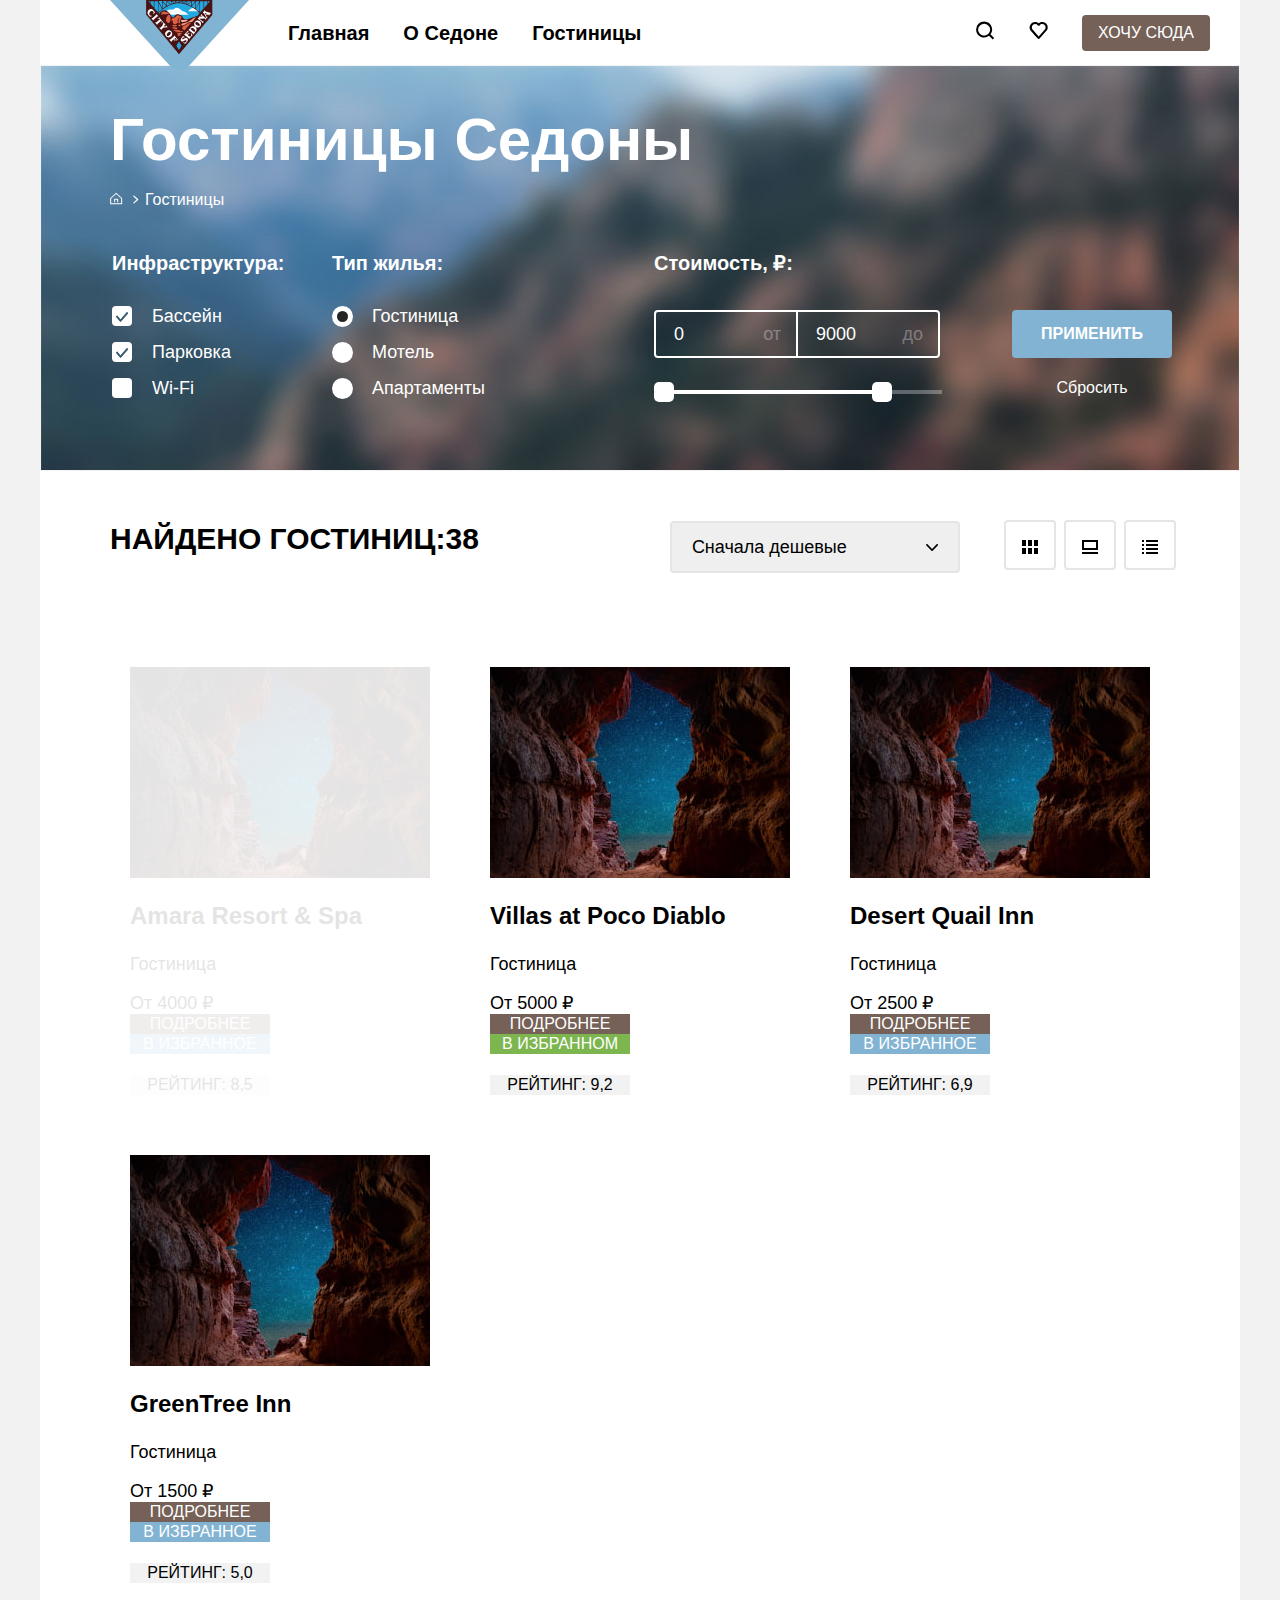
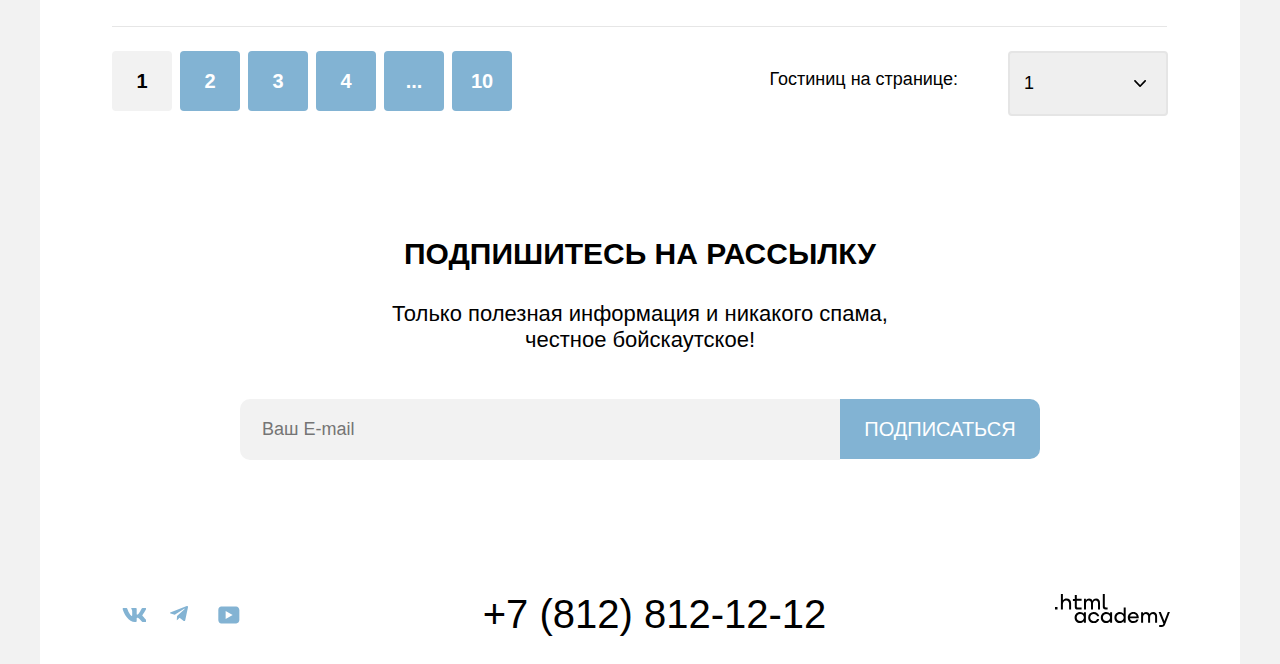
==== catalog.html @ 0ad9f787 "стили социальных сетей" ====
<!DOCTYPE html>
<html lang="ru">
<head>
  <meta charset="UTF-8" />
  <meta http-equiv="X-UA-Compatible" content="IE=edge" />
  <meta name="viewport" content="width=device-width, initial-scale=1.0" />
  <link rel="stylesheet" href="styles/styles.css">
  <title>Каталог</title>
</head>
  <body>
    <!-- Шапка сайта -->
    <header class="main_header">
      <nav class="navigation">
        <a href="index.html" class="navigation-logo">
          <img class="header-logo" src="images/logo.svg" width="139" height="70" alt="Логотип">
        </a>

        <div class="navigation-menu">
          <ul class="navigation-list">
            <li class="navigation-item">
              <a class="navigation-link" href="index.html">Главная</a>
            </li>
            <li class="navigation-item">
              <a class="navigation-link" href="about.html">О Седоне</a>
            </li>
            <li class="navigation-item">
              <a class="navigation-link" href="catalog.html">Гостиницы</a>
            </li>
          </ul>

          <!-- меню пользователя -->
          <ul class="navigation-user">
            <li class="navigation-item">
              <a class="navigation-link-user" href="#">
                <svg class="navigation-icon" aria-hidden="true" focusable="false" width="19" height="19" fill="none" xmlns="http://www.w3.org/2000/svg">
                  <path fill="#000" d="m18.16 17.05-3.71-3.7c1-1.3 1.7-3 1.7-4.9 0-4.4-3.6-8-8.02-8a8.12 8.12 0 0 0-8.02 8.1 8.03 8.03 0 0 0 12.93 6.3l3.71 3.7 1.4-1.5Zm-10.03-2.5c-3.31 0-6.02-2.7-6.02-6a6.03 6.03 0 0 1 12.04 0c0 3.3-2.71 6-6.02 6Z"/>
                </svg>
                <span class="visually_hidden">
                  Поиск
                </span>
              </a>
            </li>
            <li class="navigation-item">
              <a class="navigation-link-user" href="#">
                <svg class="navigation-icon" aria-hidden="true" focusable="false" width="19" height="17" fill="none" xmlns="http://www.w3.org/2000/svg">
                  <path fill="#000" d="M9.58 17c-.3 0-.6-.1-.8-.4-5.42-6.1-6.73-7.5-7.03-7.9A5.4 5.4 0 0 1 6.16 0c1.31 0 2.51.5 3.52 1.3a5.47 5.47 0 0 1 9.03 4.1c0 1.3-.5 2.5-1.31 3.4l-7.02 7.9c-.2.2-.4.3-.8.3ZM3.56 7.5c.3.4 3.51 4 6.12 6.9l6.21-7c.5-.5.7-1.2.7-2 0-1.8-1.5-3.3-3.3-3.3-1 0-2 .5-2.71 1.3-.3.3-.6.4-.9.4-.3 0-.6-.2-.8-.4a3.7 3.7 0 0 0-2.71-1.3c-1.8 0-3.31 1.5-3.31 3.3-.1.9.3 1.6.7 2.1-.1 0-.1 0 0 0Z"/>
                </svg>
                <span class="visually_hidden">
                  Избранное
                </span>
              </a>
            </li>
            <li class="navigation-item">
              <a class="button want-link" href="#">Хочу сюда</a>
            </li>
          </ul>
        </div>
      </nav>
    </header>
      <main class="main-inner main-container">
      <head class="inner-header">
        <!--Баннер с фильтрами -->
        <section class="catalog-products">
          <section class="filter-block">

          <h1 class="inner-header-title">Гостиницы Седоны</h1>
          <!-- хлебные крошки -->
          <div class="breadcrumbs_block">
            <ul class="breadcrumbs">
              <li class="breadcrumbs-item">
                <a class="breadcrumbs-link" href="index.html">
                  <span class="visually_hidden"> Главная </span>
                  <svg class="breadcrumbs-icon" aria-hidden="true" focusable="false" width="13" height="13" fill="none" xmlns="http://www.w3.org/2000/svg">
                    <path fill="#fff" fill-rule="evenodd" d="m.16 6.15 6-5.5 6 5.5v6.2h-12v-6.2Zm1 .4v4.8h10v-4.8l-5-4.5-5 4.5Zm4 3.8h-1v-3.5h4v3.5h-1v-2.5h-2v2.5Z" clip-rule="evenodd"/>
                  </svg>
                </a>
              </li>
              <li class="breadcrumbs-item">
                <span class="navigation_arrow">
                  <svg class="breadcrumbs-icon" aria-hidden="true" focusable="false" width="6" height="10" fill="none" xmlns="http://www.w3.org/2000/svg">
                    <path fill="#fff" d="m5.051 4.075-3.8-3.4c-.2-.2-.6-.2-.9 0-.3.2-.2.6 0 .8l3.3 3-3.2 3c-.2.2-.2.6 0 .8 0 .1.3.2.4.2.1 0 .3-.1.4-.2l3.8-3.4c.3-.2.3-.6 0-.8Z"/>
                  </svg>
                </span>
                <a class="breadcrumbs-link">Гостиницы</a>
              </li>
            </ul>
          </div>

          <!-- Блок с фильтрами -->
            <h2 class="visually_hidden">Фильтр выбора параметров жилья</h2>
            <div class="catalog_filter_wrapper">
            <form class="catalog_filter_infrastructure" action="https://echo.htmlacademy.ru/" method="get">
              <fieldset class="catalog-filter-group">
                <legend class="catalog-filter-title">Инфраструктура:</legend>
                <ul class="catalog-filter-list">
                  <li class="catalog-filter-item">
                    <label class="control">
                      <input class="visually_hidden control-input" type="checkbox" name="Бассейн" checked/>
                      <span class="control-mark"></span>
                      <span class="control-label">Бассейн</span>
                    </label>
                  </li>

                  <li class="catalog-filter-item">
                    <label class="control">
                      <input class="visually_hidden control-input" type="checkbox" name="Парковка" checked/>
                      <span class="control-mark"></span>
                      <span class="control-label">Парковка</span>
                    </label>
                  </li>
                  <li class="catalog-filter-item">
                    <label class="control">
                      <input class="visually_hidden control-input" type="checkbox" name="Wi-Fi" />
                      <span class="control-mark"></span>
                      <span class="control-label">Wi-Fi</span>
                    </label>
                  </li>
                </ul>
              </fieldset>
            </form>

              <!-- Фильтр Тип жилья -->
            <form action="https://echo.htmlacademy.ru/" class="catalog_filter_live" method="get">
              <fieldset class="catalog-filter-group">
                <legend class="catalog-filter-title">Тип жилья:</legend>
                <ul class="catalog-filter-list">
                  <li class="catalog-filter-item">
                    <label class="control">
                      <input class="visually_hidden control-input" type="radio" name="type of housing" value="hotel" checked/>
                      <span class="control-mark-radio"></span>
                      <span class="control-label">Гостиница</span>
                    </label>
                  </li>
                  <li class="catalog-filter-item">
                    <label class="control">
                      <input class="visually_hidden control-input" type="radio" name="type of housing" value="motel"/>
                      <span class="control-mark-radio"></span>
                      <span class="control-label">Мотель</span>
                    </label>
                  </li>
                  <li class="catalog-filter-item">
                    <label class="control">
                      <input class="visually_hidden control-input" type="radio" name="type of housing" value="apartments"/>
                      <span class="control-mark-radio"></span>
                      <span class="control-label">Апартаменты</span>
                    </label>
                  </li>
                </ul>
              </fieldset>
            </form>

            <!-- Фильтр цены -->
            <form class="filter_form">
              <fieldset class="catalog-filter-group">
                <legend class="catalog-filter-title">Стоимость, ₽:</legend>
                <div class="group_price">
                <div class="range">
                  <div class="range_wrapper_inputs">
                    <div class="min">
                      <input class="range_input min_input" type="number" value="0" name="min-price">
                      <label class="catalog_filter_label">
                        от
                      </label>
                    </div>
                    <div class="max">
                      <input class="range_input max_input" type="number" value="9000" name="min-price">
                      <label class="catalog_filter_label">
                        до
                      </label>
                    </div>
                  </div>
                  <div class="range_scale" style="left:0; width: 288px">
                    <div class="range_bar" style="left:0; width: 228px">
                      <button class="range_toggle toggle_min">
                        <span class="visually_hidden">Изменить минимальную цену</span>
                      </button>
                      <button class="range_toggle toggle_max">
                        <span class="visually_hidden">Изменить максимальную цену</span>
                      </button>

                    </div>
                  </div>
                </div>
                <div class="button-block">
                  <button class="button_accept" type="submit">Применить</button>
                  <a class="reset-links">Сбросить</a>
                </div>

              </div>
              </fieldset>

            </form>
          </section>
        </section>
      </head>

      <!--Каталог с карточками гостиниц -->
      <section class="hotel-cards">
        <div class="sorting-cards-wrapper">
          <h2 class="visually_hidden">Карточки гостиниц</h2>
          <p class="number_of_hotels">Найдено гостиниц:38</p>
            <div class="sorting_container">
              <select class="select-control" aria-label="Сортировка">
                <option value="cheap">Сначала дешевые</option>
                <option value="expensive">Дорогие</option>
                <option value="premium class">Премиум класс</option>
              </select>
            </div>

            <div class="grid_toggle_wrapper">
              <a class="card_grid_toggle" href="#">
                <span class="visually_hidden">Показать карточками</span>
                  <svg class="navigation_icon_catalog" aria-hidden="true" focusable="false" width="16" height="14" fill="none" xmlns="http://www.w3.org/2000/svg" >
                    <path fill="#000" d="M4 0H0v6h4V0Zm12 0h-4v6h4V0Zm-6 0H6v6h4V0ZM4 8H0v6h4V8Zm12 0h-4v6h4V8Zm-6 0H6v6h4V8Z"/>
                  </svg>
              </a>
              <a class="card_grid_toggle" href="#">
                <span class="visually_hidden">Показать большими карточками</span>
                  <svg class="navigation_icon_catalog" aria-hidden="true" focusable="false" width="16" height="14" fill="none" xmlns="http://www.w3.org/2000/svg" >
                    <path fill="#000" d="M16 12H0v2h16v-2ZM14 2v6H2V2h12Zm2-2H0v10h16V0Z"/>
                  </svg>
              </a>
              <a class="card_grid_toggle" href="#">
                <span class="visually_hidden">Показать списком</span>
                  <svg class="navigation_icon_catalog" aria-hidden="true" focusable="false" width="16" height="14" fill="none" xmlns="http://www.w3.org/2000/svg" >
                    <path fill="#000" d="M2 0H0v2h2V0ZM16 0H4v2h12V0ZM2 4H0v2h2V4ZM16 4H4v2h12V4ZM2 8H0v2h2V8ZM16 8H4v2h12V8ZM2 12H0v2h2v-2ZM16 12H4v2h12v-2Z"/>
                  </svg>
              </a>
            </div>
        </div>

        <!-- Карточки товара -->
        <ul class="product-list">
          <li class="card">
            <div class="product-card-content deactivate-card">
              <img class="product-card-image" src="images/hotel-1.jpg" width="300" height="211" alt="Курорт Амара"/>
              <div class="card-text">
                <a class="product-card-link" href="index.html">
                  <h3 class="product-card-title">Amara Resort & Spa</h3>
                  <p class="product-card-type">Гостиница</p>
                  <b class="product-card-price">От 4000 ₽</b>
                  <div class="card-button">
                    <a class="product-card-button detailed" href="#">Подробнее</a>
                    <a class="product-card-button favourites" href="#">В избранное</a>
                    <span class="rating">
                      <img class="star-rating" src="" alt="" />
                      <img class="star-rating" src="" alt="" />
                      <img class="star-rating" src="" alt="" />
                      <img class="star-rating" src="" alt="" />
                      <div class="product-rating">Рейтинг: 8,5</>
                    </span>
                  </div>
                </a>
              </div>
            </div>
          </li>
          <li class="card">
            <div class="product-card-content">
              <img
                  class="product-card-image"
                  src="images/hotel-1.jpg"
                  width="300"
                  height="211"
                  alt="Курорт Амара"
              />
              <div class="card-text">
                <a class="product-card-link" href="index.html">
                  <h3 class="product-card-title">Villas at Poco Diablo</h3>
                  <p class="product-card-type">Гостиница</p>
                  <b class="product-card-price">От 5000 ₽</b>
                  <div class="card-button">
                    <a class="product-card-button detailed" href="#">Подробнее</a>
                    <a class="product-card-button favourites" href="#">В избранном</a>
                    <span class="rating">
                      <img class="star-rating" src="" alt="" />
                      <img class="star-rating" src="" alt="" />
                      <img class="star-rating" src="" alt="" />
                      <img class="star-rating" src="" alt="" />
                      <div class="product-rating">Рейтинг: 9,2</>
                    </span>
                  </div>
                </a>
              </div>
            </div>
          </li>
          <li class="card">
            <div class="product-card-content">
              <img
                  class="product-card-image"
                  src="images/hotel-1.jpg"
                  width="300"
                  height="211"
                  alt="Курорт Амара"
              />
              <div class="card-text">
                <a class="product-card-link" href="index.html">
                  <h3 class="product-card-title">Desert Quail Inn</h3>
                  <p class="product-card-type">Гостиница</p>
                  <b class="product-card-price">От 2500 ₽</b>
                  <div class="card-button">
                    <a class="product-card-button detailed" href="#">Подробнее</a>
                    <a class="product-card-button favourites" href="#">В избранное</a>
                    <span class="rating">
                      <img class="star-rating" src="" alt="" />
                      <img class="star-rating" src="" alt="" />
                      <img class="star-rating" src="" alt="" />
                      <div class="product-rating">Рейтинг: 6,9</>
                    </span>
                  </div>
                </a>
              </div>
            </div>
          </li>
          <li class="card">
            <div class="product-card-content">
              <img
                  class="product-card-image"
                  src="images/hotel-1.jpg"
                  width="300"
                  height="211"
                  alt="Курорт Амара"
              />
              <div class="card-text">
                <a class="product-card-link" href="index.html">
                  <h3 class="product-card-title">GreenTree Inn</h3>
                  <p class="product-card-type">Гостиница</p>
                  <b class="product-card-price">От 1500 ₽</b>
                  <div class="card-button">
                    <a class="product-card-button detailed" href="#">Подробнее</a>
                    <a class="product-card-button favourites" href="#">В избранное</a>
                    <span class="rating">
                      <img class="star-rating" src="" alt="" />
                      <img class="star-rating" src="" alt="" />
                      <div class="product-rating">Рейтинг: 5,0</>
                    </span>
                  <div class="card-button">
                </a>
              </div>
            </div>
          </li>
        </ul>

        <!-- Пагинация -->
        <div class="pagination-block">
            <ul class="pagination">
              <li class="paginaton-item">
                <a class="pagination-link first-link" href="#">1</a>
              </li>
              <li class="paginaton-item">
                <a class="pagination-link" href="#">2</a>
              </li>
              <li class="paginaton-item">
                <a class="pagination-link" href="#">3</a>
              </li>
              <li class="paginaton-item">
                <a class="pagination-link" href="#">4</a>
              </li>
              <li class="paginaton-item">
                <a class="pagination-link" href="#">...</a>
              </li>
              <li class="paginaton-item">
                <a class="pagination-link" href="#">10</a>
              </li>
            </ul>

          <!-- Фильтр количества товаров на странице -->
          <span class="number-of-cards">
            <p class="quantity-hotels">Гостиниц на странице:</p>
            <select class="select_control" aria-label="Количество гостиниц на странице">
              <option value="cheap">1</option>
              <option value="expensive">2</option>
              <option value="premium class">3</option>
              <option value="premium class">4</option>
              <option value="premium class">5</option>
            </select>
          </span>
        </div>
      </section>

      <!-- форма подписки на рассылку -->
      <section class="subscription_inner">
        <h2 class="visually_hidden">Форма подписки на рассылку</h2>
        <p class="title_text_subscription">Подпишитесь на рассылку</p>
        <p class="description_text">Только полезная информация и никакого спама, <br>честное бойскаутское!</p>
        <form class="subscription_form" action="https://echo.htmlacademy.ru/courses" method="post">
          <input class="input_type_form" type="email" name="Ваш E-mail" placeholder="Ваш E-mail" required>
          <button class="subscription_button" type="submit">Подписаться</button>
        </form>
      </section>
      </main>

    <!-- Футер -->
      <footer>
        <div class="footer_container">
          <section class="social">
            <h2 class="visually_hidden">Ссылки на социальные сети</h2>
            <ul class="footer_social_list">
              <li class="footer_social_item">
                <a class="footer_social_link" href="#">
                  <svg class="social-icon" aria-hidden="true" focusable="false" width="24" height="14" fill="none" xmlns="http://www.w3.org/2000/svg">
                    <path fill="#83B3D3" fill-rule="evenodd" d="M24.12.95c.16-.55 0-.95-.8-.95H20.7c-.67 0-.98.35-1.15.73 0 0-1.33 3.2-3.22 5.27-.61.6-.9.8-1.23.8-.16 0-.41-.2-.41-.74V.95c0-.66-.19-.95-.74-.95H9.82c-.42 0-.67.3-.67.6 0 .61.95.76 1.04 2.5v3.8c0 .84-.15.99-.48.99-.9 0-3.06-3.21-4.34-6.89-.25-.71-.5-1-1.18-1H1.57c-.75 0-.9.35-.9.73 0 .68.89 4.07 4.14 8.55 2.17 3.06 5.23 4.72 8 4.72 1.68 0 1.88-.37 1.88-1v-2.32c0-.73.16-.88.7-.88.38 0 1.05.2 2.6 1.67 1.79 1.75 2.08 2.53 3.08 2.53h2.63c.75 0 1.12-.37.9-1.1-.23-.72-1.08-1.77-2.2-3.02-.62-.7-1.54-1.47-1.82-1.86-.39-.49-.28-.7 0-1.14 0 0 3.2-4.43 3.54-5.93Z" clip-rule="evenodd"/>
                  </svg>
                </a>
              </li>
              <li class="footer_social_item">
                <a class="footer_social_link" href="#">
                  <img class="social_icon" src="images/tg.svg" width="18" height="16" alt="Телеграм">
                </a>
              </li>
              <li class="footer_social_item">
                <a class="footer_social_link" href="#">
                  <img class="social_icon" src="images/youtube.svg" width="22" height="18" alt="Ютуб">
                </a>
              </li>
            </ul>
          </section>
          <section class="footer_contacts">
            <h2 class="visually_hidden">Контакты</h2>
            <a class="contacts_phone" href="+7 (812) 812-12-12">+7 (812) 812-12-12</a>
          </section>
          <section class="footer_copiright">
            <h2 class="visually_hidden">Копирайт</h2>
            <a class="copiright_link" href="https://up.htmlacademy.ru/htmlcss/34/module/3/item/13" target="_blank">
              <img class="copiright" src="images/Logo-academy.svg" width="115" heigth="34" alt="Копирайт htmlacademy">
            </a>
          </section>
        </div>
      </footer>
  </body>
</html>
---- styles/styles.css ----
@font-face {
  font-family: "PT Sans";
  src: url("fonts.woff2") format("woff2"),
       url("fonts.woff") format("woff");
  font-weight: 400;
  font-style: normal;
  font-display: swap;
}

@font-face {
  font-family: "PT Sans";
  src: url("fonts.woff2") format("woff2"),
       url("fonts.woff") format("woff");
  font-weight: 700;
  font-style: normal;
  font-display: swap;
}

.visually_hidden {
  position: absolute;
  width: 1px;
  height: 1px;
  margin: -1px;
  padding: 0;
  border: 0;
  clip: rect(0 0 0 0);
  overflow: hidden;
}

html {
  width: 1280px;
  height: auto;
  margin: 0 auto;
}

body {
  margin: 0 auto;
  display: flex;
  min-height: 100%;
  flex-direction: column;
  font-family: "PT-Sans", sans-serif;
  font-size: 18px;
  line-height: 21px;
  background-color: #f2f2f2;
  color: #000000;
  width: 1200px;
}

main {
  /*background-color: #FFFFFF;*/
  flex-grow: 1;
}

.main-container {
  flex-grow: 1;
}
.main-inner {
  flex-grow: 1;
}

button {
  font-family: inherit;
  font-size: 20px;
  line-height: 36px;
  color: #FFFFFF;
  text-transform: uppercase;
  text-align: center;
}

/* шапка сайта */

.navigation-logo{
  display: block;
  margin-left: 70px;
  width: 139px;
  margin-bottom: -10px;
  z-index: 1;
}

.navigation {
  display: flex;
  width: 100%;
  margin: 0 auto;
  background-color: #FFFFFF;
}

.navigation-menu {
  display: flex;
  width: 1200px;
  margin: 0 auto;
}

.navigation-list {
  display: flex;
  flex-wrap: wrap;
  padding: 0;
  margin: 0;
  width: 390px;
  margin-right: auto;
  margin-left: 39px;
  align-items: center;
}

/* меню пользователя */
.navigation-user {
  display: flex;
  flex-wrap: nowrap;
  padding: 0;
  margin: 0;
  width: 264px;
  align-items: center;
}

.navigation-item {
  align-items: center;
  margin-right: 34px;
  list-style-type: none;
}

.navigation-item:last-child {
  margin-right: 0;
}

.navigation-link{
  /*position: relative;*/
  display: block;
  color: #000000;
  font-size: 20px;
  line-height: 26px;
  font-weight: 700;
  text-align: center;
  text-decoration: none;
}

.navigation-link:hover {
  display: inline;
  border-bottom: 2px solid #756257;
  padding-bottom: 20px;
}

.navigation-icon {
  top: 0;
  right: 0;
  bottom: 0;
  left: 0;
  margin: auto;
  fill: #000000;
}

.button {
  display: inline-block;
  box-sizing: border-box;
  border: none;
  text-align: center;
  font-size: 16px;
  line-height: 20px;
  padding: 8px 16px;
  background-color: #756157;
  color: #FFFFFF;
  text-transform: uppercase;
  border-radius: 4px;
  cursor: pointer;
  text-decoration: none;
}

.want-link:hover {
  background-color: #615048;
}

.want-link:focus-visible {
  background-color: #615048;
}

.want-link:active {
  background-color: #756157;
  color:rgba(255, 255, 255, 0.3);
  cursor: default;
}

/* основной контент */
.main_index {
  background-color: #9c9797;
}

.main_banner {
 background-image: url("../images/main-banner.jpg");
 background-size: 100% auto;
 background-repeat: no-repeat;
 padding-top: 51px;
 }

.mask {
  width: 100%;
  height: 57px;
}

.welcome {
  display: block;
  margin: 0 auto;
  margin-bottom: 26px;

}

.main_information {
  background-color: #FFFFFF;
  font-size: 30px;
  line-height: 36px;
  font-weight: 700;
  text-align: center;
  text-transform: uppercase;
  padding-top: 63px;
  padding-bottom: 90px;
 }

.main_information_title {
  margin-top: 0;
  margin-bottom: 31px;
}

 .causes {
  font-size: 22px;
  line-height: 26px;
  font-weight: 400;
  text-align: center;
  text-transform: none;
  margin-top: 0;
  margin-bottom: 0;
 }

.advantages {
  background-color: #ffffff;
}

.advantages_list {
  display: flex;
  flex-direction: column;
  margin: 0;
  padding: 0;
}

 .advantages_item {
  display: flex;
  text-align: center;
  width: 100%;
 }

.services {
  width: 100%;
}

.advanatges_services {
  display: flex;
  justify-content: space-between;
  text-align: center;
  padding: 0;
  width: 100%;
}

.services_item {
  display: flex;
  flex-direction: column;
  width: 400px;
  padding: 80px 85px;
  background-color:#ffffff;
}

.services_image {
  margin-bottom: 30px;
}

.services_item:nth-child(2n+1) {
  background: rgba(131, 179, 211, 0.12);
}

.item_food {
  background-color: rgba(255, 255, 255, 1);
}

.road_item {
 background-color: rgba(131, 179, 211, 0.2);
}

.advantages_item_block {
  background-color: #82B3D3;
  color: #FFFFFF;
  text-align: center;
  padding: 92px 85px;
 }

.advantages_block {
  display: block;
  width: 230px;
  height: 200px;
}

 .advantages_title {
  font-size: 24px;
  line-height: 28px;
  text-transform: uppercase;
  margin-top: 0;
  margin-bottom: 30px;
 }

 .advantages_number {
  margin-top: 0;
  margin-bottom: 30px;
 }

 .advantages_description {
  font-size: 18px;
  line-height: 21px;
  margin: 0;
 }

 /* форма с вопросом */
.question_block {
  background-color: #FFFFFF;
  text-align: center;
  font-size: 22px;
  line-height: 26px;
  padding-top: 92px;
  padding-bottom: 92px;
}

.title_text_question {
  font-size: 30px;
  line-height: 36px;
  font-weight: 700;
  text-transform: uppercase;
  margin-top: 0;
  margin-bottom: 29px;
}

.description_text {
  margin-top: 0;
  margin-bottom: 56px;
}

.search_button {
  border-style: none;
  width: 574px;
  height: 60px;
  padding: 12px 16px;
  background-color: #756157;
  border-radius: 4px;
}

/* Форма подписи */
.form {
  width: 800px;
}

.subscription_form {
  display: flex;
  width: 800px;
  margin: 0 auto;
}

 .subscription {
  display: flex;
  flex-direction: column;
  background-color: #82B3D3;
  background-image: url("../images/shape-background.jpg");
  background-size: 100% auto;
  background-repeat: no-repeat;
  color: #FFFFFF;
  font-size: 22px;
  line-height: 26px;
  text-align: center;
  font-size: 22px;
  line-height: 26px;
  padding: 94px 0;
 }

 .title_text_subscription {
  font-size: 30px;
  line-height: 36px;
  font-weight: 700;
  text-transform: uppercase;
  margin-top: 0;
  margin-bottom: 29px;
}

.description_text {
  margin-bottom: 46px;
  font-weight: 400;
}

.input_type_form {
  display: block;
  width: 556px;
  padding: 20px 22px;
  border-radius: 10px 0px 0px 10px;
}

.subscription_button {
  border-style: none;
  width: 200px;
  height: 60px;
  border-radius: 0 10px 10px 0;
  padding: 12px 16px;
}

/* Футер */
footer {
  background-color: #FFFFFF;
}

.footer_container {
  display: flex;
  justify-content: space-between;
  width: 1060px;
  margin: 0 auto;
  padding-top: 40px;
  padding-bottom: 30px;
}

.footer_social_list {
  display: flex;
  flex-wrap: wrap;
  list-style-type: none;
  margin: 0;
  padding-left: 0;
}

.footer_social_item {
  align-items: center;
  width: 48px;
  height: 40px;
}

.footer_social_link {
  display: block;
  width: 24px;
  height: 18px;
  padding: 12px;
  background-color: #FFFFFF;
  align-content: center;
}

.vk {
  background-image: url("images/vk.svg");
}

.social {
  max-width: 144px;
}

.footer_contacts {
  display: flex;
  max-width: 720px;
  justify-content: center;
}

.contacts_phone {
  font-size: 40px;
  line-height: 40px;
  text-align: center;
  text-decoration: none;
  color: #000000;
}

.inner-header-title {
  margin-top: 0;
  margin-bottom: 10px;
  font-size: 60px;
  line-height: 78px;
}

/* хлебные крошки */
.breadcrumbs_block {
  margin-bottom: 40px;
}

.breadcrumbs {
  display: flex;
  flex-direction: row;
  flex-wrap: nowrap;
  margin: 0;
  padding: 0;
}

.breadcrumbs-item {
  list-style-type: none;
  margin-right: 10px;

}

.breadcrumbs-link {
  font-weight: 400;
  font-size: 16px;
  line-height: 21px;
  color: #FFFFFF;
  text-decoration: none;
}

.breadcrumbs-item:last-child {
  margin-right: 0;
}

.navigation_arrow {
  /*display: block;*/
  padding: 0 auto;
  width: 7px;
  height: 8px;
  margin-right: 1px;
  align-items: center;
}

.filter-block {
  width: 1060px;
  margin: 35px auto 70px auto;
}

.catalog-products {
  background-color: #82B3D3;
  background-image: url("../images/background-filter.jfif");
  background-size: 100% auto;
  background-repeat: no-repeat;
  color: #FFFFFF;
  font-weight: 700;
  border: 1px solid rgba(0,0,0,0);
  background-clip: padding-box;
}

/* Фильтра */

.catalog-filter-group {
  padding: 0;
  border: none;
  width: 150px;
}

.catalog-filter-list {
  list-style-type: none;
  margin-top: 30px;
  padding: 0;
  margin-bottom: 0;
}

.catalog-filter-item {
  font-size: 18px;
  line-height: 21px;
  font-weight: 400;
  margin-bottom: 15px;
}

.catalog-filter-item:last-child {
  margin-bottom: 0;
}


/* Фильтр инфраструктуры */
.catalog_filter_infrastructure {
  display: flex;
  width: 150px;
  height: 150px;
}

.control {
  position: relative;
  display: block;
}

.control-mark {
  position: absolute;
  top: 0;
  left: 0;
  width: 20px;
  height: 20px;
  background-color: #fff;
  border-radius: 4px;
}

.control-label {
  margin-left: 40px;
}

.control:hover .control-mark {
  background: rgba(255, 255, 255, 0.6);
}

.control:active .control-mark {
  background: rgba(255, 255, 255, 0.3);
}

.control-input:disabled .control-mark {
  border-color: #242424;
}

.control-input[type="checkbox"]:checked + .control-mark::after,
.control-input[type="checkbox"]:checked + .control-mark::before {
  position: absolute;
  top: 0;
  left: 4px;
  width: 12px;
  height: 10px;
  content: url("/images/Vector_check.svg");
}


/* Фильтр тип жилья */
.catalog_filter_live {
  width: 146px;
  margin-left: 70px;
}
.control-mark-radio {
  position: absolute;
  top: 0;
  left: 0;
  width: 21px;
  height: 21px;
  background-color: #fff;
  border-radius: 50%;
}

.control-input[type="radio"]:checked + .control-mark-radio::before {
  content: "";
  position: absolute;
  top: 5px;
  left: 5px;
  width: 11px;
  height: 11px;
  border-radius: 50%;
  background-color: #242424
}

.control:hover .control-mark-radio {
  background: rgba(255, 255, 255, 0.6);
}

.control:active .control-mark-radio {
  background: rgba(255, 255, 255, 0.3);
}

.control-input:disabled .control-mark-radio {
  border-color: #242424;
}

/* Label */
.control-label {
  font-weight: 400;
  line-height: 21px;
}

.catalog_filter_wrapper {
  display: flex;
  flex-grow: 150px 145px 518px;
}

.group_price {
  display: flex;
  margin-top: 34px;
  width: 518px;
}

.filter_form {
  flex-wrap: wrap;
  width: 518px;
  margin-left: 176px;
}

.control-input {
  text-decoration: none;
}

.range {
  display: flex;
  flex-direction: column;
  width: 288px;
}

.range_scale {
  position: relative;
  height: 4px;
  margin-top: 32px;
  background-color: rgba(255,255,255,0.3);
}

.range_bar {
  position: absolute;
  height: 4px;
  background-color: rgba(255,255,255,1);
}

.range_toggle {
  position: absolute;
  width: 20px;
  height: 20px;
  background: #fff;
  border: none;
  border-radius: 5px;
}

.range_toggle:hover {
  box-shadow: 0px 4px 10px rgba(0, 0, 0, 0.25);
}

.range_toggle:focus-visible {
  border: 3px solid #83B3D3;
  box-shadow: 0px 4px 10px rgba(0, 0, 0, 0.25);
}
.range_toggle:active {
  border: 2px solid #83B3D3;
  box-shadow: 0px 7px 15px rgba(0, 0, 0, 0.4);
}
.toggle_min {
  top: -8px;
}

.toggle_max {
  top: -8px;
  right: -10px;
}

.range_wrapper_inputs {
  display: flex;
  width: 288px;
  height: 48px
}

.range_input {
  background-color:rgba(255, 255, 255, 0);
  width: 108px;
  border: 2px solid #FFFFFF;
  color: #fff;
  appearance: textfield;
  font-weight: 400;
  font-size: 18px;
  line-height: 21px;
  padding: 14px 14px 14px 18px;
}

.range_input::-webkit-outer-spin-button,
.range_input::-webkit-inner-spin-button {
  appearance: none;
  margin: 0;
}

.catalog_filter_label {
  position: absolute;
  right: 15px;
  top: 14px;
  font-weight: 400;
  color: #fff;
  opacity: 0.3;
}

.min,
.max {
  position: relative;
  display: flex;
  width: 142px;
  height: 48px;
}

.max {
  margin-left: 0;
  left: 0;
  right: 0;
}

.min_input {
  border-radius: 4px 0 0 4px;
}
.max_input {
  border-radius: 0 4px 4px 0;
}

.button-block {
  display: flex;
  flex-direction: column;
  width: 160px;
  margin-left: 70px;
  flex-direction: column;
}

.hotel-cards {
  display: flex;
  flex-direction: column;
  margin: 0 auto;
  background-color: #FFFFFF;
}

.hotel-cards::after {
  content:'';
  position: relative;
  bottom: 115px;
  left: 72px;
  width: 1055px;
  border-bottom: 1px solid #E6E6E6;
  transform: rotate(180deg);
}

.sorting-cards-wrapper {
  position: relative;
  display: flex;
  width: 1060px;
  margin: 50px auto 56px;
}

.catalog-filter-title {
  font-size: 20px;
  line-height: 26px;
  padding-left: 0;
}

.button_accept {
  width: 160px;
  height: 48px;
  padding: 0;
  margin-bottom: 20px;
  border: none;
  border-radius: 4px;
  font-size: 16px;
  line-height: 20px;
  font-weight: 700;
  text-align: center;
  background-color: #82B3D3;
  cursor: pointer;
}

.button_accept:hover {
  background-color:#68A2CA;
}

.button_accept:focus-visible {
  background-color:#68A2CA;
  }

.button_accept:active {
  background-color:#82B3D3;
  color: rgba(255, 255, 255, 0.3);
}

.reset-links {
  font-size: 16px;
  line-height: 20px;
  font-weight: 400;
  text-align: center;
  cursor: pointer;
}

.reset-links:hover {
  opacity: 0.6;
}

.reset-links:focus-visible {
  border: 3px solid #83B3D3;
}
.reset-links:active {
  opacity: 0.3;
}

/* панель сортировки */
.number_of_hotels {
  font-size: 30px;
  line-height: 36px;
  font-weight: 700;
  text-transform: uppercase;
  margin-top: 0;
  margin-bottom: 0;
  margin-right: 191px;
}

.grid_toggle_wrapper {
  display: flex;
  width: 160px;
  height: 48px;
  align-items: center;
  justify-content: center;

}

.card_grid_toggle {
  padding: 16px 16px;
  margin-right: 8px;
  border: 2px solid #E5E5E5;
  border-radius: 4px;
  width: 16px;
  height: 14px;
}

.card_grid_toggle:last-child {
margin-right: 0;
}

.card_grid_toggle:hover {
  border: 2px solid #000000;
}

.card_grid_toggle:focus-visible {
  border: 2px solid #68A2CA;
}

.card_grid_toggle:active {
  border: 2px solid #000000;
}


/* Сортировка */

.select-control {
  width: 290px;
  padding: 14px 20px;
  font-family: "PT-Sans", sans-serif;
  font-size: 18px;
  margin-right: 0;
  background-image: url("../images/arrow-select.svg");
  background-repeat: no-repeat;
  background-position: right 20px center;
  border: 2px solid #E5E5E5;
  border-radius: 4px;
  appearance: none;
}

.sorting_container {
  width: 290px;
  margin-right: auto;
}

.select-control:hover {
  border: 2px solid #68A2CA;
}

.select-control:focus-visible {
  border: 2px solid #68A2CA;
}

.select-control:active {
  border: 2px solid #3F5E72;
}


/* карточка товара */
.card {
  display: flex;
  width: 340px;
  flex-grow: 1;
}

.product-list {
  display: grid;
  gap: 20px;
  grid-template-columns: 340px 340px 340px;
  margin-left: auto;
  margin-right: auto;
  padding-left: 0;
  width: 1060px;
}

.deactivate-card {
 opacity: 0.1;
}

.product-card-content {
  display: flex;
  flex-direction: column;
  padding: 20px;
  width: 300px;
  /*flex-grow: 1;*/
}

.card-text {
  display: flex;
  flex-direction: column;
  flex-grow: 1;
}

.card-button {
  display: flex;
  flex-direction: column;
  margin-top: auto;
}

.product-card-title {
  font-size: 24px;
  line-height: 28px;
}

.product-card-link {
  text-decoration: none;
  color: #000000;
  /*align-content: center;*/
  width: 300px;
}

.product-card-image {
  margin-left: auto;
  margin-right: auto;
}

.product-card-price {
  color: #000000;
  font-weight: 400;
}

.product-card-button {
  font-size: 16px;
  line-height: 20px;
  text-align: center;
  text-decoration: none;
  width: 140px;
}

.detailed {
  background-color: #756157;
  color: #FFFFFF;
  text-transform: uppercase;
}

.detailed:hover {
  background-color:#615048;
}

.detailed:focus-visible {
  background-color:#615048;
  }

.detailed:active {
  background-color:#756157;
  color: rgba(255, 255, 255, 0.3);
}

.favourites {
  background-color: #82B3D3;
  color: #FFFFFF;
  text-transform: uppercase;
}

.favourites:hover {
  background-color:#68A2CA;
}

.favourites:focus-visible {
  background-color:#68A2CA;
  }

.favourites:active {
  background-color:#82B3D3;
  color: rgba(255, 255, 255, 0.3);
}

.card:nth-child(2) .favourites {
  background-color:#7DB54F;
  color: #ffffff;
}


.product-rating {
  font-size: 16px;
  line-height: 20px;
  text-align: center;
  text-decoration: none;
  text-transform: uppercase;
}

.product-rating{
  width: 140px;
  background-color: #F2F2F2;
}

/* Пагинация */
.pagination {
  display: grid;
  width: 400px;
  grid-template-columns: 68px 68px 68px 68px 68px 60px;
  grid-template-rows: 60px;
  row-gap: 8px;
  margin: 0;
  padding-left: 0;
}

.paginaton-item {
  display: block;
  list-style-type: none;
  text-align: center;
}

.pagination-link {
  display: block;
  width: 60px;
  height: 60px;
  box-sizing: border-box;
  padding: 12px 24px;
  font-size: 20px;
  line-height: 36px;
  font-weight: 700;
  text-decoration: none;
  color: #FFFFFF;
  background-color: #82B3D3;
  border-radius: 4px;
}

.pagination-link:last-child {
  padding: 12px 18px;
}

.pagination-link:hover {
  background-color: #68A2CA;
 }

.pagination-link:focus-visible {
  background-color: #68A2CA;
 }

.pagination-link:active {
  background-color: #82B3D3;
  color: rgba(255, 255, 255, 0.3);
 }

.first-link {
  color:#000000;
  background-color: #F2F2F2;
}
.first-link:hover {
  color:#000000;
  background-color: #F2F2F2;
}

.first-link:active {
  color:#000000;
  background-color: #F2F2F2;
}

.pagination-block {
  display: flex;
  flex-direction: row;
  justify-content: space-between;
  width: 1056px;
  margin: 30px auto 25px;
}

.number-of-cards {
  display: flex;

}

/* Форма подписи */
.subscription_inner {
  display: flex;
  flex-direction: column;
  color: #000000;
  background-color: #ffffff;
  font-size: 22px;
  line-height: 26px;
  text-align: center;
  font-size: 22px;
  line-height: 26px;
  padding: 94px 0;
}

.input_type_form {
  border: none;
  background-color: #F2F2F2;
  font-size: 18px;
  line-height: 21px;
}

.subscription_button {
  background-color: #82B3D3;
  color: #FFFFFF;
}

.subscription_button:hover {
  background-color:#68A2CA;
}

.subscription_button:focus-visible {
  background-color:#68A2CA;
  }

.subscription_button:active {
  background-color:#82B3D3;
  color: rgba(255, 255, 255, 0.3);
}

.title_inner {
  color: #000000;
}

.description_inner {
  color: #000000;
}


/* фильтр количества товаров на странице */

.quantity-hotels {
  margin-right: 50px;
}

.select_control {
  width: 160px;
  font-family: "PT-Sans", sans-serif;
  font-size: 18px;
  line-height: 21px;
  padding: 20px 14px;
  background-image: url("../images/arrow-select.svg");
  background-repeat: no-repeat;
  background-position: right 20px center;
  border: 2px solid #E5E5E5;
  border-radius: 4px;
  appearance: none;
}

.select_control:hover {
  border: 2px solid #68A2CA;
}

.select_control:focus-visible {
  border: 2px solid #68A2CA;
}

.select_control:active {
  border: 2px solid #3F5E72;
}
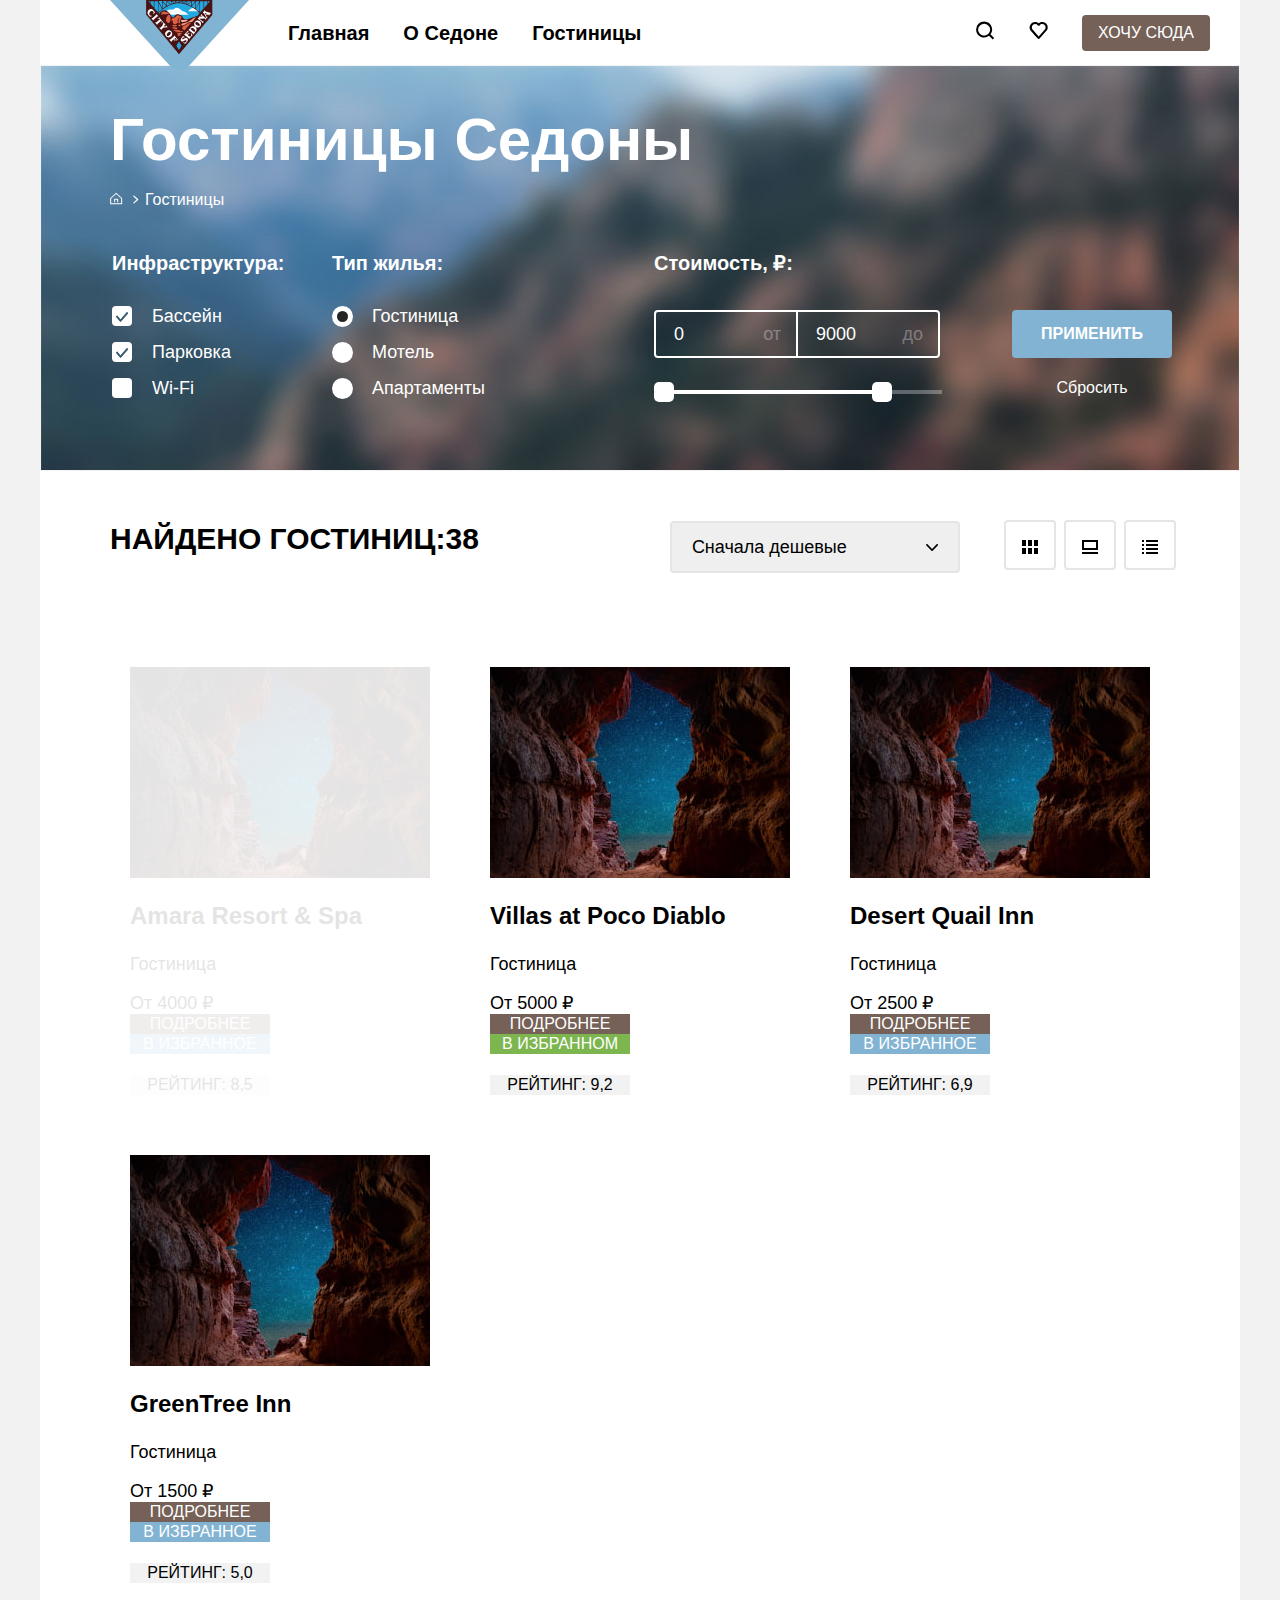
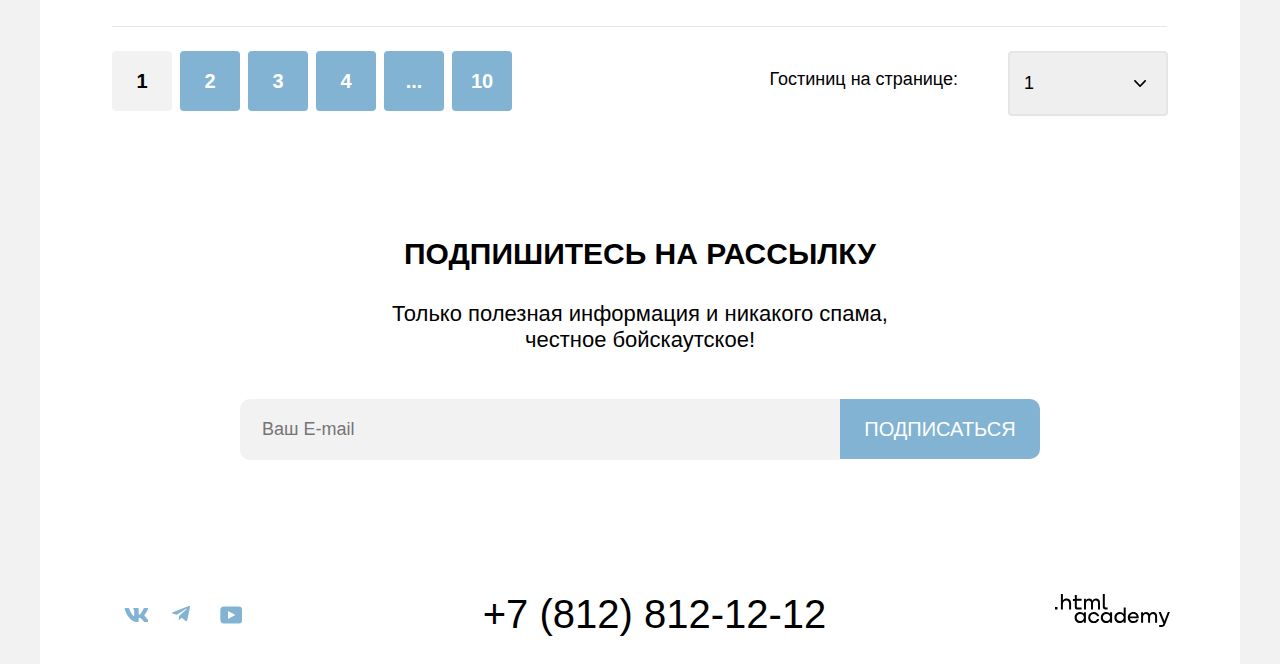
==== commit 5760bcf3: "стили футера" ====
--- a/catalog.html
+++ b/catalog.html
@@ -397,20 +397,24 @@
             <ul class="footer_social_list">
               <li class="footer_social_item">
                 <a class="footer_social_link" href="#">
-                  <svg class="social-icon" aria-hidden="true" focusable="false" width="24" height="14" fill="none" xmlns="http://www.w3.org/2000/svg">
-                    <path fill="#83B3D3" fill-rule="evenodd" d="M24.12.95c.16-.55 0-.95-.8-.95H20.7c-.67 0-.98.35-1.15.73 0 0-1.33 3.2-3.22 5.27-.61.6-.9.8-1.23.8-.16 0-.41-.2-.41-.74V.95c0-.66-.19-.95-.74-.95H9.82c-.42 0-.67.3-.67.6 0 .61.95.76 1.04 2.5v3.8c0 .84-.15.99-.48.99-.9 0-3.06-3.21-4.34-6.89-.25-.71-.5-1-1.18-1H1.57c-.75 0-.9.35-.9.73 0 .68.89 4.07 4.14 8.55 2.17 3.06 5.23 4.72 8 4.72 1.68 0 1.88-.37 1.88-1v-2.32c0-.73.16-.88.7-.88.38 0 1.05.2 2.6 1.67 1.79 1.75 2.08 2.53 3.08 2.53h2.63c.75 0 1.12-.37.9-1.1-.23-.72-1.08-1.77-2.2-3.02-.62-.7-1.54-1.47-1.82-1.86-.39-.49-.28-.7 0-1.14 0 0 3.2-4.43 3.54-5.93Z" clip-rule="evenodd"/>
+                  <svg class="social-icon-vk" aria-hidden="true" focusable="false" width="24" height="14" xmlns="http://www.w3.org/2000/svg">
+                    <path d="M24.12.95c.16-.55 0-.95-.8-.95H20.7c-.67 0-.98.35-1.15.73 0 0-1.33 3.2-3.22 5.27-.61.6-.9.8-1.23.8-.16 0-.41-.2-.41-.74V.95c0-.66-.19-.95-.74-.95H9.82c-.42 0-.67.3-.67.6 0 .61.95.76 1.04 2.5v3.8c0 .84-.15.99-.48.99-.9 0-3.06-3.21-4.34-6.89-.25-.71-.5-1-1.18-1H1.57c-.75 0-.9.35-.9.73 0 .68.89 4.07 4.14 8.55 2.17 3.06 5.23 4.72 8 4.72 1.68 0 1.88-.37 1.88-1v-2.32c0-.73.16-.88.7-.88.38 0 1.05.2 2.6 1.67 1.79 1.75 2.08 2.53 3.08 2.53h2.63c.75 0 1.12-.37.9-1.1-.23-.72-1.08-1.77-2.2-3.02-.62-.7-1.54-1.47-1.82-1.86-.39-.49-.28-.7 0-1.14 0 0 3.2-4.43 3.54-5.93Z" clip-rule="evenodd"/>
                   </svg>
                 </a>
               </li>
               <li class="footer_social_item">
                 <a class="footer_social_link" href="#">
-                  <img class="social_icon" src="images/tg.svg" width="18" height="16" alt="Телеграм">
+                  <svg class="social-icon-tg" aria-hidden="true" focusable="false" width="18" height="16" xmlns="http://www.w3.org/2000/svg">
+                    <path d="M16.79.1.84 6.25c-1.09.43-1.08 1.04-.2 1.31l4.1 1.28 9.47-5.98c.44-.27.85-.12.52.18L7.05 9.96l-.28 4.22c.41 0 .6-.19.83-.41l1.99-1.93 4.13 3.05c.77.42 1.31.2 1.5-.7l2.72-12.8c.28-1.12-.43-1.62-1.16-1.3Z"/>
+                  </svg>
                 </a>
               </li>
               <li class="footer_social_item">
                 <a class="footer_social_link" href="#">
-                  <img class="social_icon" src="images/youtube.svg" width="22" height="18" alt="Ютуб">
-                </a>
+                  <svg class="social-icon-yt" aria-hidden="true" focusable="false" width="22" height="18" xmlns="http://www.w3.org/2000/svg">
+                    <path d="M18.94.5H3.51C1.65.5.33 2.1.33 3.9V14c0 1.9 1.32 3.5 3.18 3.5h15.65c1.64 0 3.17-1.6 3.17-3.4V3.9C22.11 2.1 20.8.5 18.94.5ZM7.99 13.04V4.96L15.33 9l-7.34 4.04Z"/>
+                  </svg>
+                 </a>
               </li>
             </ul>
           </section>
@@ -421,8 +425,10 @@
           <section class="footer_copiright">
             <h2 class="visually_hidden">Копирайт</h2>
             <a class="copiright_link" href="https://up.htmlacademy.ru/htmlcss/34/module/3/item/13" target="_blank">
-              <img class="copiright" src="images/Logo-academy.svg" width="115" heigth="34" alt="Копирайт htmlacademy">
-            </a>
+              <svg class="logo-academy" aria-hidden="true" focusable="false" width="115" height="34" xmlns="http://www.w3.org/2000/svg">
+                <path d="M0 12.9v2.6h2.5v-2.6H0ZM11.6 4.5c-1.6 0-2.8.7-3.6 1.7h-.1V0h-2v15.5h2v-5.3c0-2.1 1.3-3.6 3.3-3.6 1.8 0 2.9 1.4 2.9 3.2v5.7h2V9.4c.1-3-1.8-4.9-4.5-4.9ZM26.6 4.8h-4.8V1.1h-2v3.8h-1.9v2h1.9v6c0 1.7 1 2.7 2.7 2.7h4.1v-2h-3.7c-.7 0-1.1-.4-1.1-1.1V6.8h4.8v-2ZM41.1 4.6c-1.6 0-2.9.8-3.5 2.1h-.1c-.6-1.2-1.8-2.1-3.4-2.1-1.4 0-2.5.8-3.1 1.8h-.1V4.8H29v10.6h2V10c0-2 1-3.5 2.6-3.5 1.5 0 2.4 1 2.4 2.6v6.3h2V9.8c0-2.4 1.4-3.3 2.6-3.3 1.5 0 2.4 1 2.4 2.6v6.3h2V8.9c.1-2.5-1.4-4.3-3.9-4.3ZM47.8 12.7c0 1.7 1 2.7 2.8 2.7h2v-2h-1.7c-.7 0-1.1-.4-1.1-1.1V0h-2v12.7ZM28.9 19.7c-.9-1.1-2.2-1.8-3.9-1.8-3.1 0-5.4 2.3-5.4 5.6s2.3 5.6 5.4 5.6c1.8 0 3-.8 3.8-1.9h.1v1.6h2V18.2h-2v1.5Zm-3.6 7.4c-2.2 0-3.6-1.6-3.6-3.6s1.4-3.6 3.6-3.6 3.6 1.6 3.6 3.6c0 1.9-1.4 3.6-3.6 3.6ZM44.2 22c-.5-2.4-2.6-4.1-5.4-4.1a5.4 5.4 0 0 0-5.6 5.6c0 3.1 2.2 5.6 5.6 5.6 2.8 0 4.9-1.8 5.4-4.2h-2.1a3.4 3.4 0 0 1-3.3 2.3c-2.2 0-3.6-1.6-3.6-3.6s1.4-3.6 3.6-3.6c1.6 0 2.8 1 3.3 2.2h2.1V22ZM55.1 19.7c-.9-1.1-2.2-1.8-3.9-1.8-3.1 0-5.4 2.3-5.4 5.6s2.3 5.6 5.4 5.6c1.8 0 3-.8 3.8-1.9h.1v1.6h2V18.2h-2v1.5Zm-3.6 7.4c-2.2 0-3.6-1.6-3.6-3.6s1.4-3.6 3.6-3.6 3.6 1.6 3.6 3.6c0 1.9-1.5 3.6-3.6 3.6ZM68.7 19.8c-.9-1.1-2.2-1.9-3.9-1.9-3.1 0-5.4 2.3-5.4 5.6s2.2 5.6 5.4 5.6c1.7 0 3-.8 3.8-1.8h.1v1.5h2V13.4h-2v6.4Zm-3.6 7.3c-2.2 0-3.6-1.6-3.6-3.6s1.4-3.6 3.6-3.6 3.6 1.6 3.6 3.6c-.1 2-1.5 3.6-3.6 3.6ZM78.3 17.9c-3.3 0-5.5 2.5-5.5 5.6 0 3 2.1 5.6 5.5 5.6 2.5 0 4.5-1.3 5.2-3.6h-2.1c-.5 1-1.6 1.6-3 1.6-1.9 0-3.3-1.3-3.4-2.9h8.8c.2-3.6-2-6.3-5.5-6.3Zm0 1.9c1.7 0 3 1 3.3 2.6h-6.5c.3-1.5 1.5-2.6 3.2-2.6ZM98.2 17.9c-1.6 0-2.9.8-3.6 2h-.1c-.6-1.2-1.8-2-3.4-2-1.4 0-2.5.7-3.1 1.8v-1.5h-1.9v10.6h2v-5.4c0-2 1-3.4 2.6-3.5 1.5 0 2.4 1 2.4 2.6v6.3h2v-5.6c0-2.4 1.4-3.3 2.6-3.3 1.5 0 2.4 1 2.4 2.6v6.3h2v-6.5c.1-2.6-1.4-4.4-3.9-4.4ZM109.4 27l-3.6-8.9h-2.2l4.8 11.6c-.3.9-.7 1.2-1.7 1.2h-2.5v2h2.5c1.8 0 2.8-.8 3.5-2.6l4.7-12.2h-2.1l-3.4 8.9Z"/>
+              </svg>
+        </a>
           </section>
         </div>
       </footer>
--- a/styles/styles.css
+++ b/styles/styles.css
@@ -431,15 +431,11 @@
 
 .footer_social_link {
   display: block;
-  width: 24px;
+  width: 21px;
   height: 18px;
-  padding: 12px;
+  padding: 12px 14px;
   background-color: #FFFFFF;
   align-content: center;
-}
-
-.vk {
-  background-image: url("images/vk.svg");
 }
 
 .social {
@@ -466,6 +462,67 @@
   font-size: 60px;
   line-height: 78px;
 }
+
+.social-icon-vk {
+  fill: #83B3D3;
+}
+
+.social-icon-vk:hover {
+  fill: #68A2CA;
+}
+
+.social-icon-vk:active {
+  fill: rgba(104, 162, 202, 0.3);
+}
+
+.social-icon-tg {
+  fill: #83B3D3;
+}
+
+.social-icon-tg:hover {
+  fill: #68A2CA;
+}
+
+.social-icon-tg:active {
+  fill: rgba(104, 162, 202, 0.3);
+}
+
+.social-icon-yt {
+  fill: #83B3D3;
+}
+
+.social-icon-yt:hover {
+  fill: #68A2CA;
+}
+
+.social-icon-yt:active {
+  fill: rgba(104, 162, 202, 0.3);
+}
+
+.contacts_phone {
+  color: #000000;
+}
+
+.contacts_phone:hover {
+  color: #756157;
+}
+
+.contacts_phone:active {
+  color: rgba(117, 97, 87, 0.3);
+}
+
+.logo-academy {
+  fill: #000000;
+}
+
+.logo-academy:hover {
+  fill: #756157;
+}
+
+.logo-academy:active {
+  fill: rgba(117, 97, 87, 0.3);
+}
+
 
 /* хлебные крошки */
 .breadcrumbs_block {
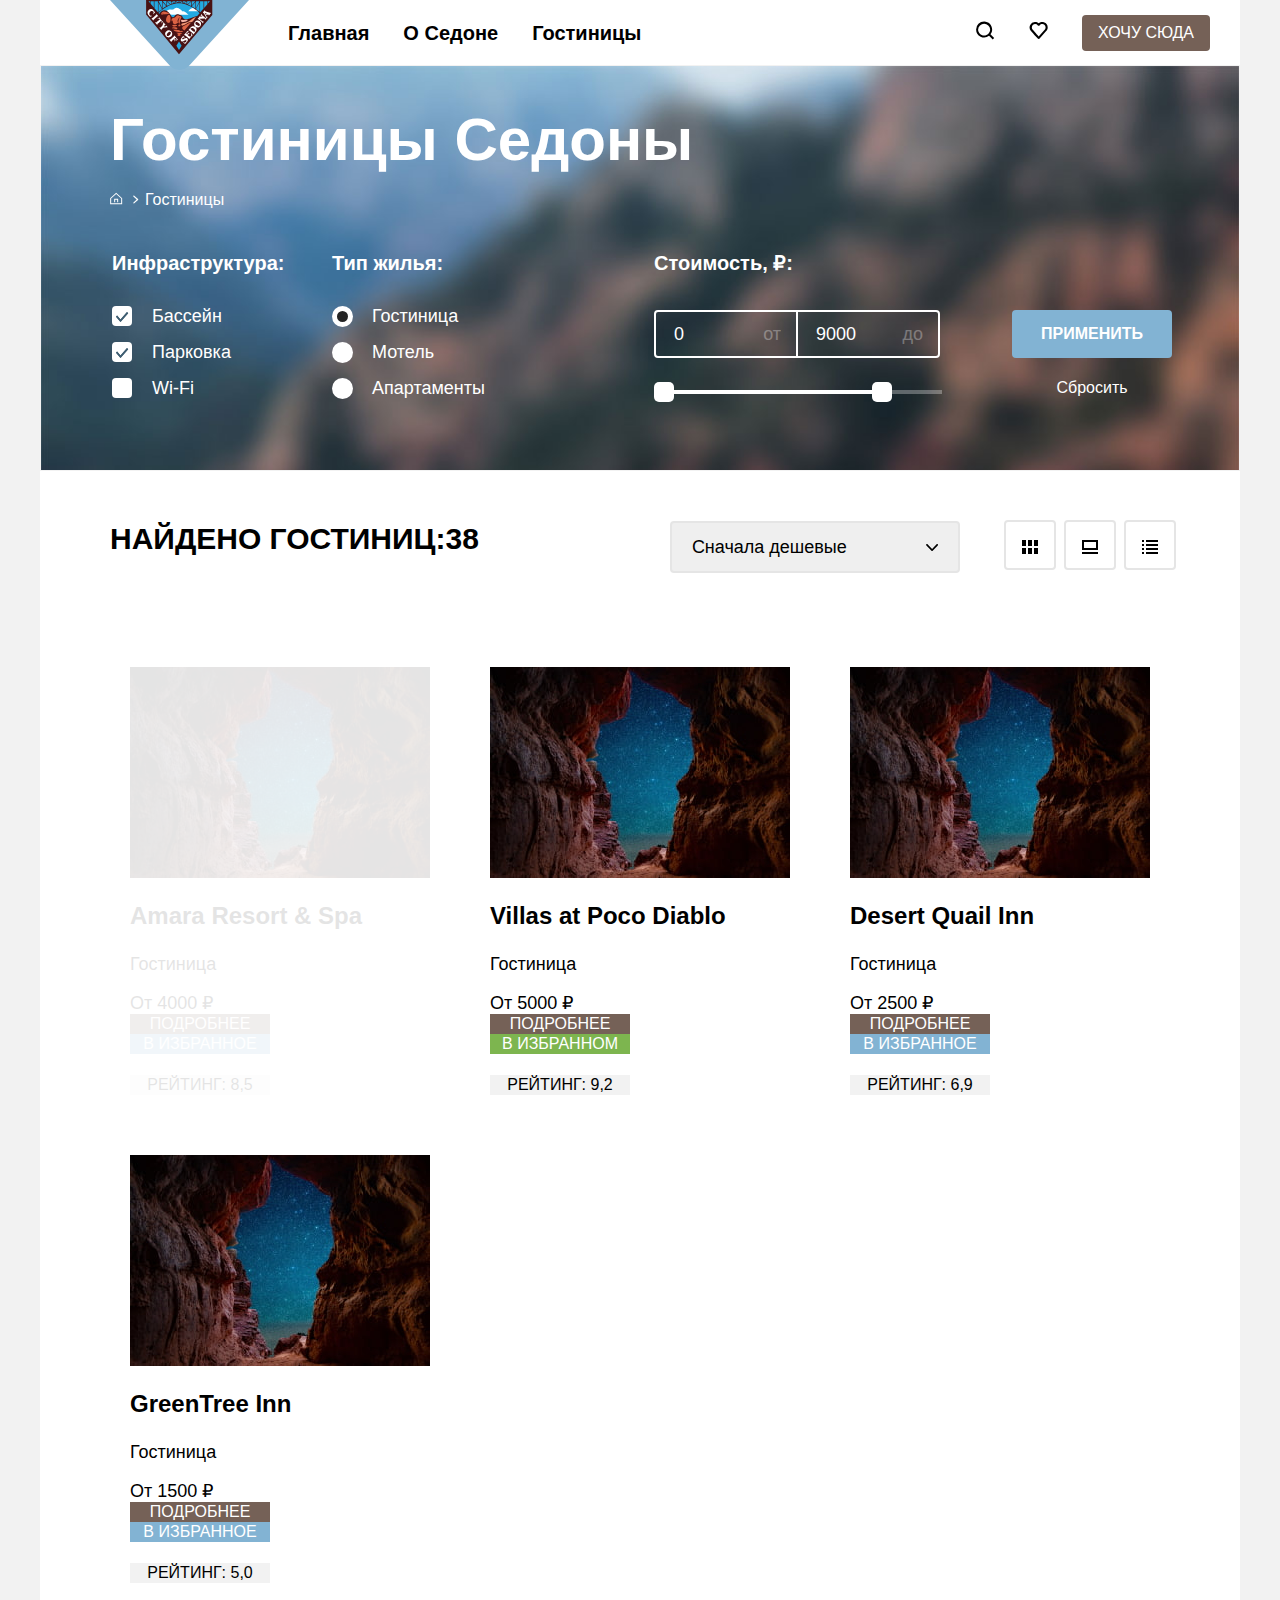
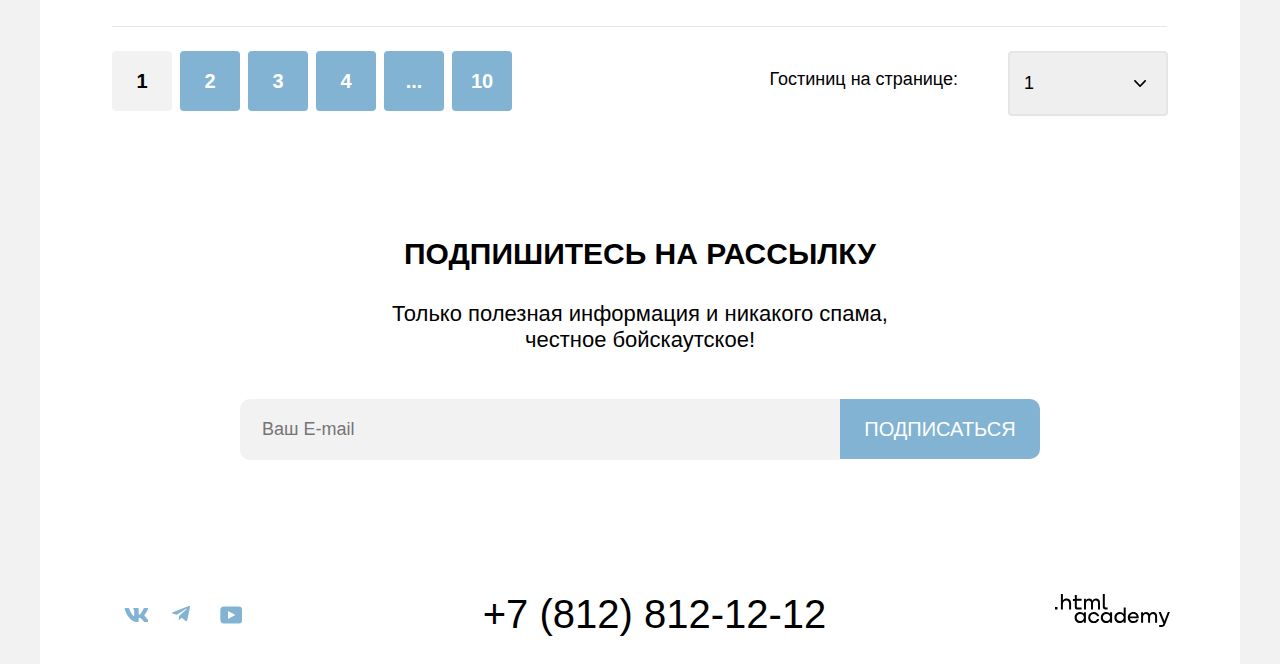
==== commit f11a792f: "стили иконок" ====
--- a/catalog.html
+++ b/catalog.html
@@ -59,11 +59,13 @@
     </header>
       <main class="main-inner main-container">
       <head class="inner-header">
+
         <!--Баннер с фильтрами -->
         <section class="catalog-products">
           <section class="filter-block">
 
           <h1 class="inner-header-title">Гостиницы Седоны</h1>
+
           <!-- хлебные крошки -->
           <div class="breadcrumbs_block">
             <ul class="breadcrumbs">
@@ -71,7 +73,7 @@
                 <a class="breadcrumbs-link" href="index.html">
                   <span class="visually_hidden"> Главная </span>
                   <svg class="breadcrumbs-icon" aria-hidden="true" focusable="false" width="13" height="13" fill="none" xmlns="http://www.w3.org/2000/svg">
-                    <path fill="#fff" fill-rule="evenodd" d="m.16 6.15 6-5.5 6 5.5v6.2h-12v-6.2Zm1 .4v4.8h10v-4.8l-5-4.5-5 4.5Zm4 3.8h-1v-3.5h4v3.5h-1v-2.5h-2v2.5Z" clip-rule="evenodd"/>
+                    <path d="m.162 6.15 6-5.5 6 5.5v6.2h-12v-6.2Zm1 .4v4.8h10v-4.8l-5-4.5-5 4.5Zm4 3.8h-1v-3.5h4v3.5h-1v-2.5h-2v2.5Z" clip-rule="evenodd"/>
                   </svg>
                 </a>
               </li>
--- a/styles/styles.css
+++ b/styles/styles.css
@@ -122,7 +122,6 @@
 }
 
 .navigation-link{
-  /*position: relative;*/
   display: block;
   color: #000000;
   font-size: 20px;
@@ -198,7 +197,6 @@
   display: block;
   margin: 0 auto;
   margin-bottom: 26px;
-
 }
 
 .main_information {
@@ -540,8 +538,20 @@
 .breadcrumbs-item {
   list-style-type: none;
   margin-right: 10px;
-
-}
+}
+
+.breadcrumbs-icon {
+  fill: #ffffff;
+}
+
+.breadcrumbs-icon:hover {
+  fill: rgba(255, 255, 255, 0.6);
+}
+
+.breadcrumbs-icon:active {
+  fill: rgba(255, 255, 255, 0.3);
+}
+
 
 .breadcrumbs-link {
   font-weight: 400;
@@ -556,7 +566,6 @@
 }
 
 .navigation_arrow {
-  /*display: block;*/
   padding: 0 auto;
   width: 7px;
   height: 8px;
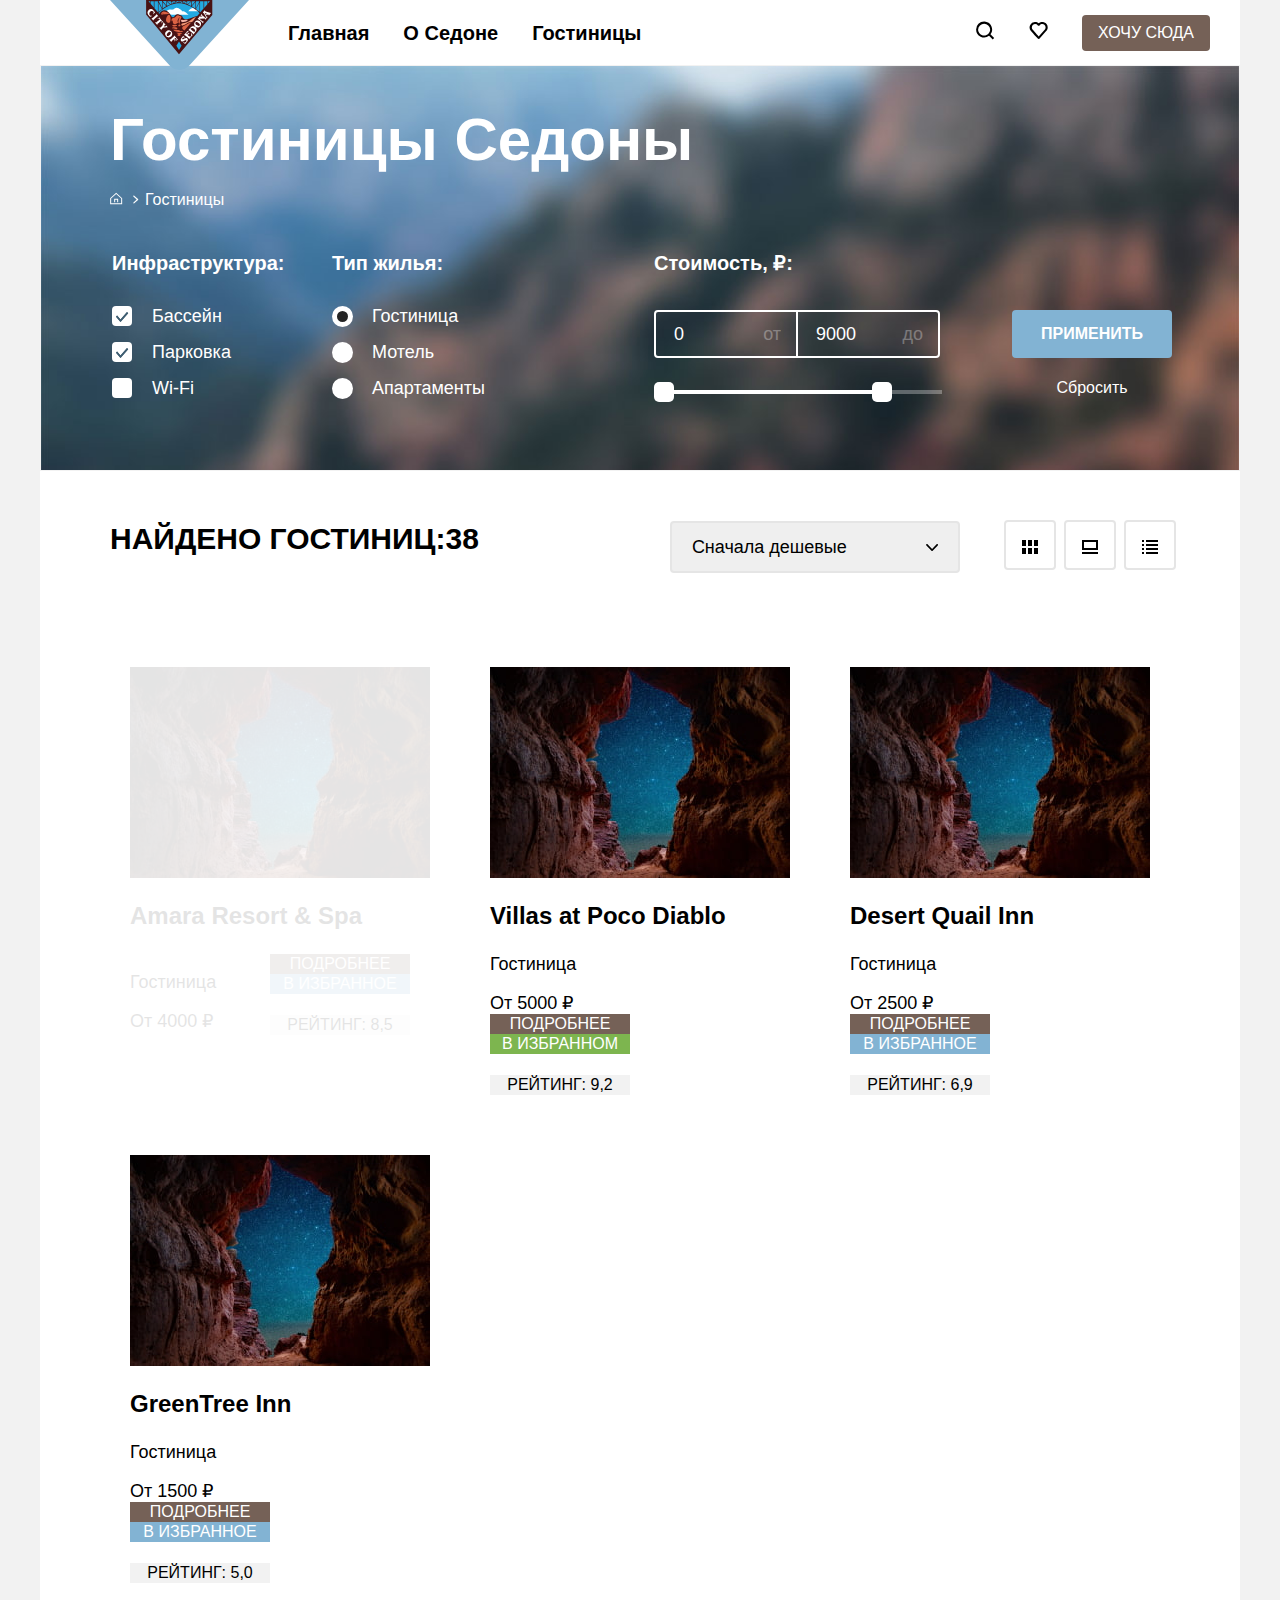
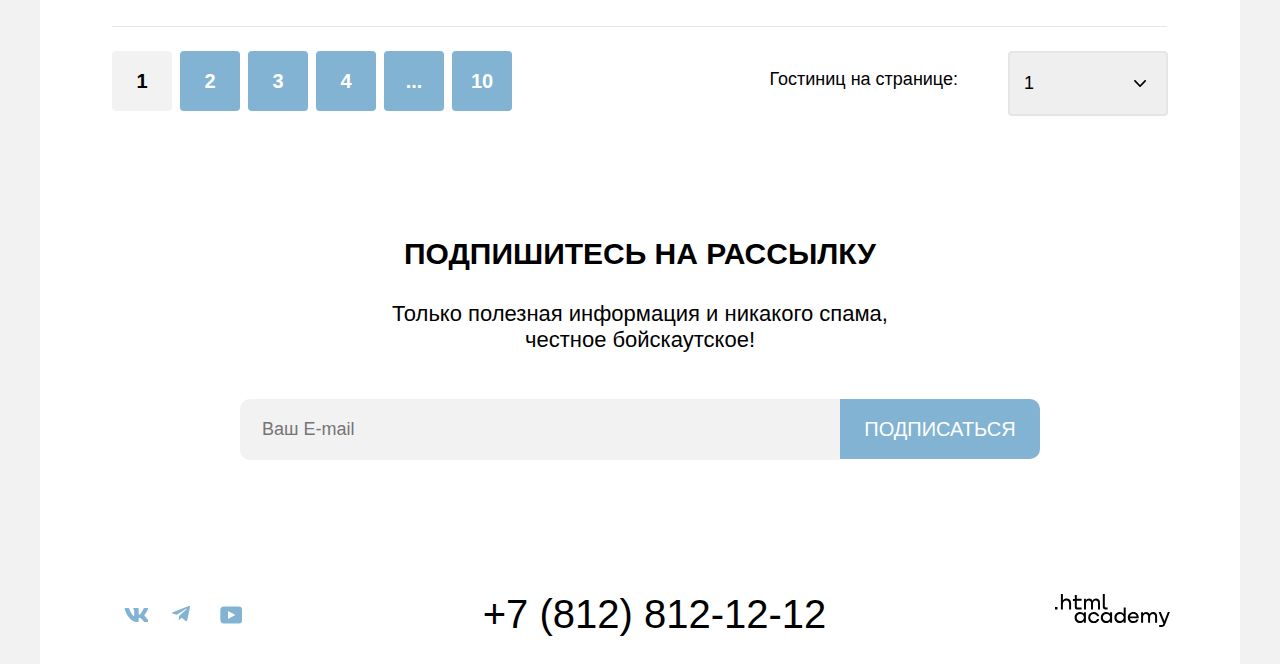
==== commit ff9ad254: "стили карточки" ====
--- a/catalog.html
+++ b/catalog.html
@@ -196,7 +196,8 @@
         </section>
       </head>
 
-      <!--Каталог с карточками гостиниц -->
+      <!--Блок с фильтрами> -->
+
       <section class="hotel-cards">
         <div class="sorting-cards-wrapper">
           <h2 class="visually_hidden">Карточки гостиниц</h2>
@@ -232,6 +233,7 @@
         </div>
 
         <!-- Карточки товара -->
+
         <ul class="product-list">
           <li class="card">
             <div class="product-card-content deactivate-card">
@@ -239,18 +241,24 @@
               <div class="card-text">
                 <a class="product-card-link" href="index.html">
                   <h3 class="product-card-title">Amara Resort & Spa</h3>
-                  <p class="product-card-type">Гостиница</p>
-                  <b class="product-card-price">От 4000 ₽</b>
-                  <div class="card-button">
-                    <a class="product-card-button detailed" href="#">Подробнее</a>
-                    <a class="product-card-button favourites" href="#">В избранное</a>
-                    <span class="rating">
-                      <img class="star-rating" src="" alt="" />
-                      <img class="star-rating" src="" alt="" />
-                      <img class="star-rating" src="" alt="" />
-                      <img class="star-rating" src="" alt="" />
-                      <div class="product-rating">Рейтинг: 8,5</>
-                    </span>
+                  <div class="card-grid">
+                    <div class="title-wrap">
+                      <p class="product-card-type">Гостиница</p>
+                    </div>
+                    <div class="price-wrapper">
+                      <b class="product-card-price">От 4000 ₽</b>
+                    </div>
+                    <div class="card-button">
+                      <a class="product-card-button detailed" href="#">Подробнее</a>
+                      <a class="product-card-button favourites" href="#">В избранное</a>
+                      <span class="rating">
+                        <img class="star-rating" src="" alt="" />
+                        <img class="star-rating" src="" alt="" />
+                        <img class="star-rating" src="" alt="" />
+                        <img class="star-rating" src="" alt="" />
+                        <div class="product-rating">Рейтинг: 8,5</>
+                      </span>
+                    </div>
                   </div>
                 </a>
               </div>
--- a/styles/styles.css
+++ b/styles/styles.css
@@ -1024,13 +1024,23 @@
   flex-direction: column;
   padding: 20px;
   width: 300px;
-  /*flex-grow: 1;*/
 }
 
 .card-text {
   display: flex;
   flex-direction: column;
   flex-grow: 1;
+}
+
+.card-grid {
+  display: grid;
+  grid-template-columns: 140px 140px;
+  grid-template-rows: 21px 37px 20px;
+  /*gap: 16px 20px;*/
+}
+
+.product-card-type {
+  grid-area: 1 / 2 / 1 / 2;
 }
 
 .card-button {
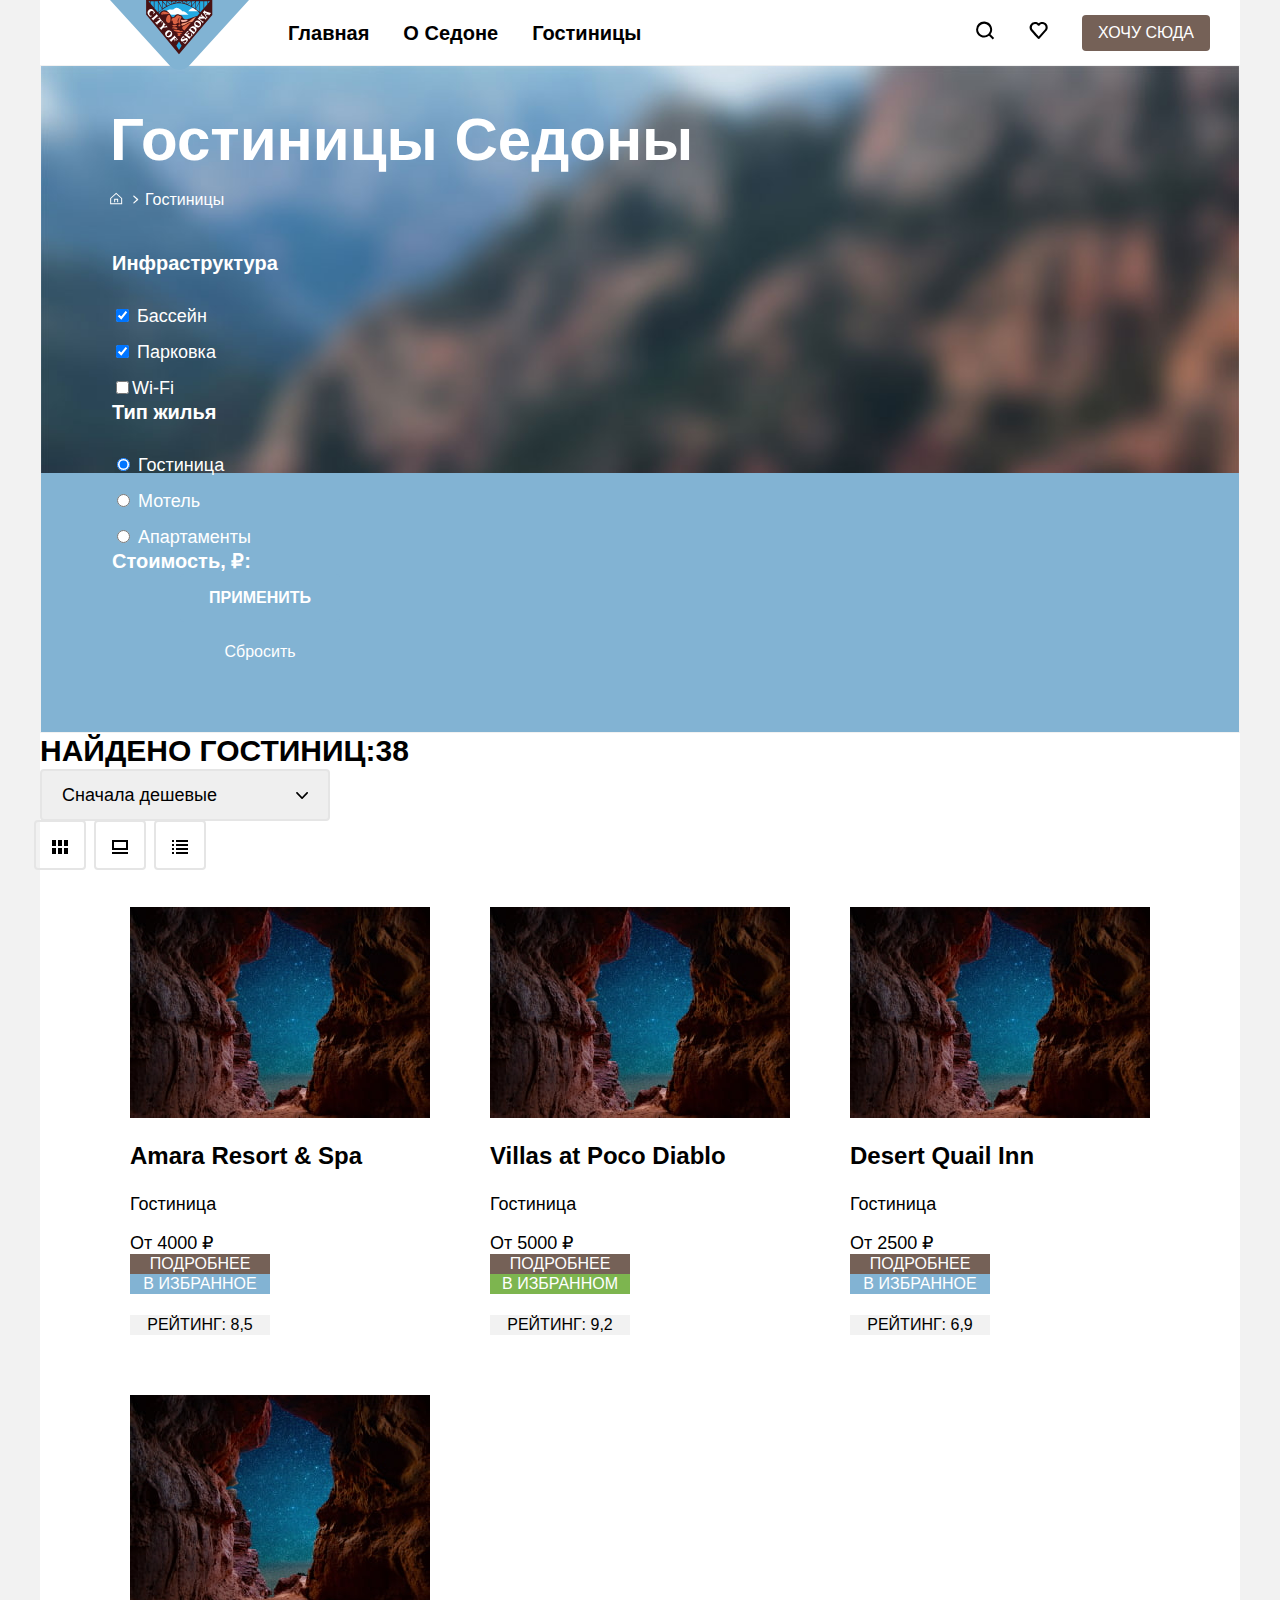
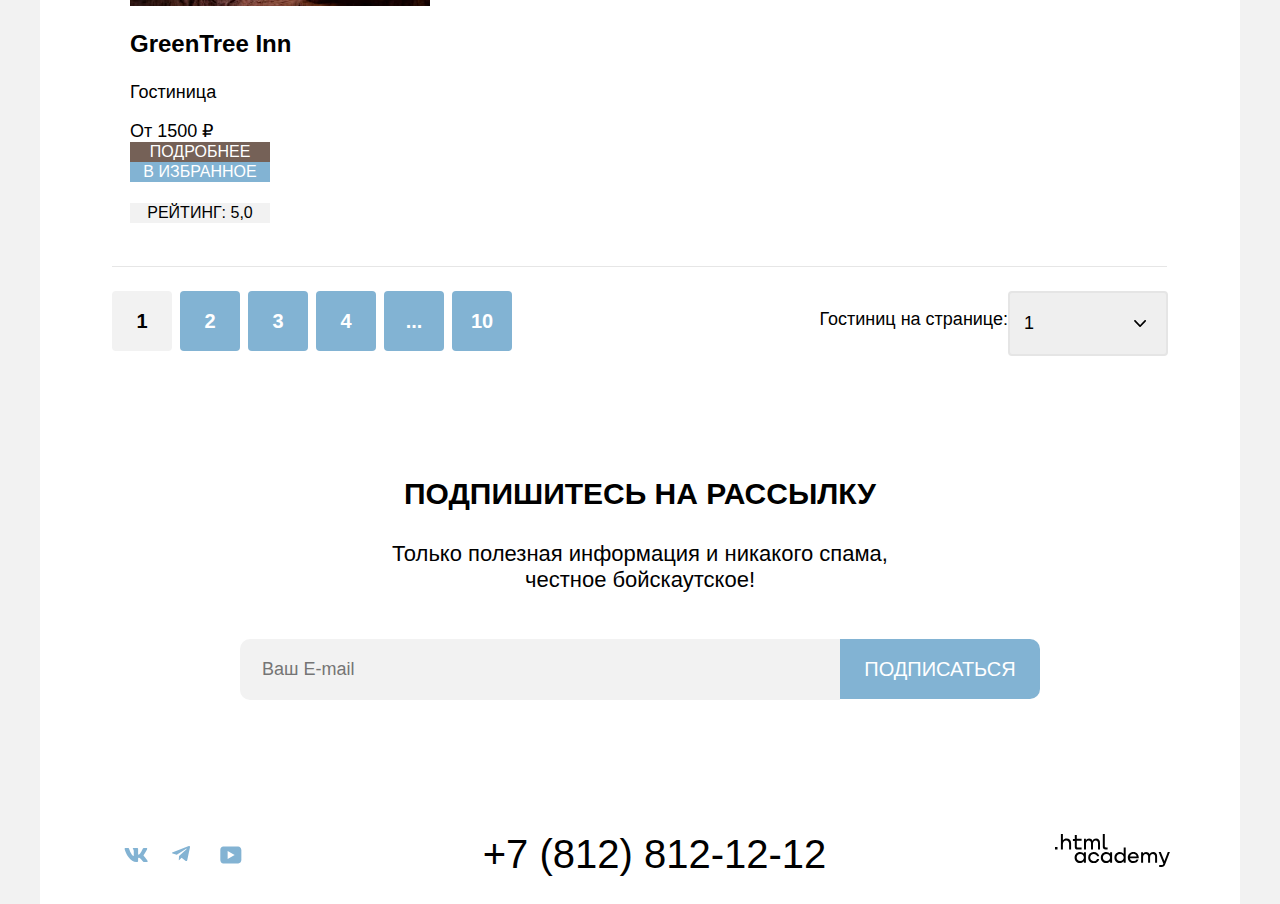
==== commit 5c677b62: "test card" ====
--- a/catalog.html
+++ b/catalog.html
@@ -59,13 +59,12 @@
     </header>
       <main class="main-inner main-container">
       <head class="inner-header">
-
         <!--Баннер с фильтрами -->
         <section class="catalog-products">
           <section class="filter-block">
 
           <h1 class="inner-header-title">Гостиницы Седоны</h1>
-
+          
           <!-- хлебные крошки -->
           <div class="breadcrumbs_block">
             <ul class="breadcrumbs">
@@ -73,7 +72,7 @@
                 <a class="breadcrumbs-link" href="index.html">
                   <span class="visually_hidden"> Главная </span>
                   <svg class="breadcrumbs-icon" aria-hidden="true" focusable="false" width="13" height="13" fill="none" xmlns="http://www.w3.org/2000/svg">
-                    <path d="m.162 6.15 6-5.5 6 5.5v6.2h-12v-6.2Zm1 .4v4.8h10v-4.8l-5-4.5-5 4.5Zm4 3.8h-1v-3.5h4v3.5h-1v-2.5h-2v2.5Z" clip-rule="evenodd"/>
+                    <path fill="#fff" fill-rule="evenodd" d="m.16 6.15 6-5.5 6 5.5v6.2h-12v-6.2Zm1 .4v4.8h10v-4.8l-5-4.5-5 4.5Zm4 3.8h-1v-3.5h4v3.5h-1v-2.5h-2v2.5Z" clip-rule="evenodd"/>
                   </svg>
                 </a>
               </li>
@@ -90,116 +89,93 @@
 
           <!-- Блок с фильтрами -->
             <h2 class="visually_hidden">Фильтр выбора параметров жилья</h2>
-            <div class="catalog_filter_wrapper">
-            <form class="catalog_filter_infrastructure" action="https://echo.htmlacademy.ru/" method="get">
+            <form class="catalog-filter" action="https://echo.htmlacademy.ru/" method="get">
               <fieldset class="catalog-filter-group">
-                <legend class="catalog-filter-title">Инфраструктура:</legend>
+                <legend class="catalog-filter-title">Инфраструктура</legend>
                 <ul class="catalog-filter-list">
                   <li class="catalog-filter-item">
                     <label class="control">
-                      <input class="visually_hidden control-input" type="checkbox" name="Бассейн" checked/>
-                      <span class="control-mark"></span>
-                      <span class="control-label">Бассейн</span>
+                      <input
+                        class="control-input"
+                        type="checkbox"
+                        name="Бассейн"
+                        checked
+                      />
+                      Бассейн
                     </label>
                   </li>
-
-                  <li class="catalog-filter-item">
-                    <label class="control">
-                      <input class="visually_hidden control-input" type="checkbox" name="Парковка" checked/>
-                      <span class="control-mark"></span>
-                      <span class="control-label">Парковка</span>
+                  <li class="catalog-filter-item">
+                    <label class="control">
+                      <input
+                        class="control-input"
+                        type="checkbox"
+                        name="Парковка"
+                        checked
+                      />
+                      Парковка
                     </label>
                   </li>
                   <li class="catalog-filter-item">
                     <label class="control">
-                      <input class="visually_hidden control-input" type="checkbox" name="Wi-Fi" />
-                      <span class="control-mark"></span>
-                      <span class="control-label">Wi-Fi</span>
-                    </label>
+                      <input
+                        class="control-input"
+                        type="checkbox"
+                        name="Wi-Fi"
+                      />Wi-Fi</label
+                    >
                   </li>
                 </ul>
               </fieldset>
-            </form>
-
-              <!-- Фильтр Тип жилья -->
-            <form action="https://echo.htmlacademy.ru/" class="catalog_filter_live" method="get">
+
               <fieldset class="catalog-filter-group">
-                <legend class="catalog-filter-title">Тип жилья:</legend>
+                <legend class="catalog-filter-title">Тип жилья</legend>
                 <ul class="catalog-filter-list">
                   <li class="catalog-filter-item">
                     <label class="control">
-                      <input class="visually_hidden control-input" type="radio" name="type of housing" value="hotel" checked/>
-                      <span class="control-mark-radio"></span>
-                      <span class="control-label">Гостиница</span>
+                      <input
+                        class="control-input"
+                        type="radio"
+                        name="type of housing"
+                        value="hotel"
+                        checked
+                      />
+                      Гостиница
                     </label>
                   </li>
                   <li class="catalog-filter-item">
                     <label class="control">
-                      <input class="visually_hidden control-input" type="radio" name="type of housing" value="motel"/>
-                      <span class="control-mark-radio"></span>
-                      <span class="control-label">Мотель</span>
+                      <input class="control-input" type="radio" name="type of housing" value="motel"/>
+                      Мотель
                     </label>
                   </li>
                   <li class="catalog-filter-item">
                     <label class="control">
-                      <input class="visually_hidden control-input" type="radio" name="type of housing" value="apartments"/>
-                      <span class="control-mark-radio"></span>
-                      <span class="control-label">Апартаменты</span>
+                      <input
+                        class="control-input"
+                        type="radio"
+                        name="type of housing"
+                        value="apartments"
+                      />
+                      Апартаменты
                     </label>
                   </li>
                 </ul>
               </fieldset>
-            </form>
-
-            <!-- Фильтр цены -->
-            <form class="filter_form">
               <fieldset class="catalog-filter-group">
                 <legend class="catalog-filter-title">Стоимость, ₽:</legend>
-                <div class="group_price">
-                <div class="range">
-                  <div class="range_wrapper_inputs">
-                    <div class="min">
-                      <input class="range_input min_input" type="number" value="0" name="min-price">
-                      <label class="catalog_filter_label">
-                        от
-                      </label>
-                    </div>
-                    <div class="max">
-                      <input class="range_input max_input" type="number" value="9000" name="min-price">
-                      <label class="catalog_filter_label">
-                        до
-                      </label>
-                    </div>
-                  </div>
-                  <div class="range_scale" style="left:0; width: 288px">
-                    <div class="range_bar" style="left:0; width: 228px">
-                      <button class="range_toggle toggle_min">
-                        <span class="visually_hidden">Изменить минимальную цену</span>
-                      </button>
-                      <button class="range_toggle toggle_max">
-                        <span class="visually_hidden">Изменить максимальную цену</span>
-                      </button>
-
-                    </div>
-                  </div>
-                </div>
-                <div class="button-block">
-                  <button class="button_accept" type="submit">Применить</button>
-                  <a class="reset-links">Сбросить</a>
-                </div>
-
+              </fieldset>
+              <div class="button-block">
+                <button class="button_accept" type="submit">Применить</button>
+                <a class="reset-links">Сбросить</a>
               </div>
-              </fieldset>
-
             </form>
           </section>
         </section>
       </head>
 
-      <!--Блок с фильтрами> -->
-
+      <!--Каталог с карточками гостиниц -->
       <section class="hotel-cards">
-        <div class="sorting-cards-wrapper">
+        <div class="hotel-cards-wrapper">
           <h2 class="visually_hidden">Карточки гостиниц</h2>
           <p class="number_of_hotels">Найдено гостиниц:38</p>
             <div class="sorting_container">
@@ -233,32 +209,25 @@
         </div>
 
         <!-- Карточки товара -->
-
         <ul class="product-list">
           <li class="card">
-            <div class="product-card-content deactivate-card">
+            <div class="product-card-content">
               <img class="product-card-image" src="images/hotel-1.jpg" width="300" height="211" alt="Курорт Амара"/>
               <div class="card-text">
                 <a class="product-card-link" href="index.html">
                   <h3 class="product-card-title">Amara Resort & Spa</h3>
-                  <div class="card-grid">
-                    <div class="title-wrap">
-                      <p class="product-card-type">Гостиница</p>
-                    </div>
-                    <div class="price-wrapper">
-                      <b class="product-card-price">От 4000 ₽</b>
-                    </div>
-                    <div class="card-button">
-                      <a class="product-card-button detailed" href="#">Подробнее</a>
-                      <a class="product-card-button favourites" href="#">В избранное</a>
-                      <span class="rating">
-                        <img class="star-rating" src="" alt="" />
-                        <img class="star-rating" src="" alt="" />
-                        <img class="star-rating" src="" alt="" />
-                        <img class="star-rating" src="" alt="" />
-                        <div class="product-rating">Рейтинг: 8,5</>
-                      </span>
-                    </div>
+                  <p class="product-card-type">Гостиница</p>
+                  <b class="product-card-price">От 4000 ₽</b>
+                  <div class="card-button">
+                    <a class="product-card-button detailed" href="#">Подробнее</a>
+                    <a class="product-card-button favourites" href="#">В избранное</a>
+                    <span class="rating">
+                      <img class="star-rating" src="" alt="" />
+                      <img class="star-rating" src="" alt="" />
+                      <img class="star-rating" src="" alt="" />
+                      <img class="star-rating" src="" alt="" />
+                      <div class="product-rating">Рейтинг: 8,5</>
+                    </span>
                   </div>
                 </a>
               </div>
@@ -352,6 +321,7 @@
 
         <!-- Пагинация -->
         <div class="pagination-block">
+          <!--<div class="pagination-number">-->
             <ul class="pagination">
               <li class="paginaton-item">
                 <a class="pagination-link first-link" href="#">1</a>
@@ -372,11 +342,14 @@
                 <a class="pagination-link" href="#">10</a>
               </li>
             </ul>
-
-          <!-- Фильтр количества товаров на странице -->
+          <!--</div>-->
+
           <span class="number-of-cards">
-            <p class="quantity-hotels">Гостиниц на странице:</p>
-            <select class="select_control" aria-label="Количество гостиниц на странице">
+            <p>Гостиниц на странице:</p>
+            <select
+              class="select_control"
+              aria-label="Количество гостиниц на странице"
+            >
               <option value="cheap">1</option>
               <option value="expensive">2</option>
               <option value="premium class">3</option>
@@ -407,24 +380,18 @@
             <ul class="footer_social_list">
               <li class="footer_social_item">
                 <a class="footer_social_link" href="#">
-                  <svg class="social-icon-vk" aria-hidden="true" focusable="false" width="24" height="14" xmlns="http://www.w3.org/2000/svg">
-                    <path d="M24.12.95c.16-.55 0-.95-.8-.95H20.7c-.67 0-.98.35-1.15.73 0 0-1.33 3.2-3.22 5.27-.61.6-.9.8-1.23.8-.16 0-.41-.2-.41-.74V.95c0-.66-.19-.95-.74-.95H9.82c-.42 0-.67.3-.67.6 0 .61.95.76 1.04 2.5v3.8c0 .84-.15.99-.48.99-.9 0-3.06-3.21-4.34-6.89-.25-.71-.5-1-1.18-1H1.57c-.75 0-.9.35-.9.73 0 .68.89 4.07 4.14 8.55 2.17 3.06 5.23 4.72 8 4.72 1.68 0 1.88-.37 1.88-1v-2.32c0-.73.16-.88.7-.88.38 0 1.05.2 2.6 1.67 1.79 1.75 2.08 2.53 3.08 2.53h2.63c.75 0 1.12-.37.9-1.1-.23-.72-1.08-1.77-2.2-3.02-.62-.7-1.54-1.47-1.82-1.86-.39-.49-.28-.7 0-1.14 0 0 3.2-4.43 3.54-5.93Z" clip-rule="evenodd"/>
-                  </svg>
+                  <img class="social_icon" src="images/vk.svg" width="24" height="14" alt="Социальная сеть Вконтакте">
                 </a>
               </li>
               <li class="footer_social_item">
                 <a class="footer_social_link" href="#">
-                  <svg class="social-icon-tg" aria-hidden="true" focusable="false" width="18" height="16" xmlns="http://www.w3.org/2000/svg">
-                    <path d="M16.79.1.84 6.25c-1.09.43-1.08 1.04-.2 1.31l4.1 1.28 9.47-5.98c.44-.27.85-.12.52.18L7.05 9.96l-.28 4.22c.41 0 .6-.19.83-.41l1.99-1.93 4.13 3.05c.77.42 1.31.2 1.5-.7l2.72-12.8c.28-1.12-.43-1.62-1.16-1.3Z"/>
-                  </svg>
+                  <img class="social_icon" src="images/tg.svg" width="18" height="16" alt="Телеграм">
                 </a>
               </li>
               <li class="footer_social_item">
                 <a class="footer_social_link" href="#">
-                  <svg class="social-icon-yt" aria-hidden="true" focusable="false" width="22" height="18" xmlns="http://www.w3.org/2000/svg">
-                    <path d="M18.94.5H3.51C1.65.5.33 2.1.33 3.9V14c0 1.9 1.32 3.5 3.18 3.5h15.65c1.64 0 3.17-1.6 3.17-3.4V3.9C22.11 2.1 20.8.5 18.94.5ZM7.99 13.04V4.96L15.33 9l-7.34 4.04Z"/>
-                  </svg>
-                 </a>
+                  <img class="social_icon" src="images/youtube.svg" width="22" height="18" alt="Ютуб">
+                </a>
               </li>
             </ul>
           </section>
@@ -435,10 +402,8 @@
           <section class="footer_copiright">
             <h2 class="visually_hidden">Копирайт</h2>
             <a class="copiright_link" href="https://up.htmlacademy.ru/htmlcss/34/module/3/item/13" target="_blank">
-              <svg class="logo-academy" aria-hidden="true" focusable="false" width="115" height="34" xmlns="http://www.w3.org/2000/svg">
-                <path d="M0 12.9v2.6h2.5v-2.6H0ZM11.6 4.5c-1.6 0-2.8.7-3.6 1.7h-.1V0h-2v15.5h2v-5.3c0-2.1 1.3-3.6 3.3-3.6 1.8 0 2.9 1.4 2.9 3.2v5.7h2V9.4c.1-3-1.8-4.9-4.5-4.9ZM26.6 4.8h-4.8V1.1h-2v3.8h-1.9v2h1.9v6c0 1.7 1 2.7 2.7 2.7h4.1v-2h-3.7c-.7 0-1.1-.4-1.1-1.1V6.8h4.8v-2ZM41.1 4.6c-1.6 0-2.9.8-3.5 2.1h-.1c-.6-1.2-1.8-2.1-3.4-2.1-1.4 0-2.5.8-3.1 1.8h-.1V4.8H29v10.6h2V10c0-2 1-3.5 2.6-3.5 1.5 0 2.4 1 2.4 2.6v6.3h2V9.8c0-2.4 1.4-3.3 2.6-3.3 1.5 0 2.4 1 2.4 2.6v6.3h2V8.9c.1-2.5-1.4-4.3-3.9-4.3ZM47.8 12.7c0 1.7 1 2.7 2.8 2.7h2v-2h-1.7c-.7 0-1.1-.4-1.1-1.1V0h-2v12.7ZM28.9 19.7c-.9-1.1-2.2-1.8-3.9-1.8-3.1 0-5.4 2.3-5.4 5.6s2.3 5.6 5.4 5.6c1.8 0 3-.8 3.8-1.9h.1v1.6h2V18.2h-2v1.5Zm-3.6 7.4c-2.2 0-3.6-1.6-3.6-3.6s1.4-3.6 3.6-3.6 3.6 1.6 3.6 3.6c0 1.9-1.4 3.6-3.6 3.6ZM44.2 22c-.5-2.4-2.6-4.1-5.4-4.1a5.4 5.4 0 0 0-5.6 5.6c0 3.1 2.2 5.6 5.6 5.6 2.8 0 4.9-1.8 5.4-4.2h-2.1a3.4 3.4 0 0 1-3.3 2.3c-2.2 0-3.6-1.6-3.6-3.6s1.4-3.6 3.6-3.6c1.6 0 2.8 1 3.3 2.2h2.1V22ZM55.1 19.7c-.9-1.1-2.2-1.8-3.9-1.8-3.1 0-5.4 2.3-5.4 5.6s2.3 5.6 5.4 5.6c1.8 0 3-.8 3.8-1.9h.1v1.6h2V18.2h-2v1.5Zm-3.6 7.4c-2.2 0-3.6-1.6-3.6-3.6s1.4-3.6 3.6-3.6 3.6 1.6 3.6 3.6c0 1.9-1.5 3.6-3.6 3.6ZM68.7 19.8c-.9-1.1-2.2-1.9-3.9-1.9-3.1 0-5.4 2.3-5.4 5.6s2.2 5.6 5.4 5.6c1.7 0 3-.8 3.8-1.8h.1v1.5h2V13.4h-2v6.4Zm-3.6 7.3c-2.2 0-3.6-1.6-3.6-3.6s1.4-3.6 3.6-3.6 3.6 1.6 3.6 3.6c-.1 2-1.5 3.6-3.6 3.6ZM78.3 17.9c-3.3 0-5.5 2.5-5.5 5.6 0 3 2.1 5.6 5.5 5.6 2.5 0 4.5-1.3 5.2-3.6h-2.1c-.5 1-1.6 1.6-3 1.6-1.9 0-3.3-1.3-3.4-2.9h8.8c.2-3.6-2-6.3-5.5-6.3Zm0 1.9c1.7 0 3 1 3.3 2.6h-6.5c.3-1.5 1.5-2.6 3.2-2.6ZM98.2 17.9c-1.6 0-2.9.8-3.6 2h-.1c-.6-1.2-1.8-2-3.4-2-1.4 0-2.5.7-3.1 1.8v-1.5h-1.9v10.6h2v-5.4c0-2 1-3.4 2.6-3.5 1.5 0 2.4 1 2.4 2.6v6.3h2v-5.6c0-2.4 1.4-3.3 2.6-3.3 1.5 0 2.4 1 2.4 2.6v6.3h2v-6.5c.1-2.6-1.4-4.4-3.9-4.4ZM109.4 27l-3.6-8.9h-2.2l4.8 11.6c-.3.9-.7 1.2-1.7 1.2h-2.5v2h2.5c1.8 0 2.8-.8 3.5-2.6l4.7-12.2h-2.1l-3.4 8.9Z"/>
-              </svg>
-        </a>
+              <img class="copiright" src="images/Logo-academy.svg" width="115" heigth="34" alt="Копирайт htmlacademy">
+            </a>
           </section>
         </div>
       </footer>
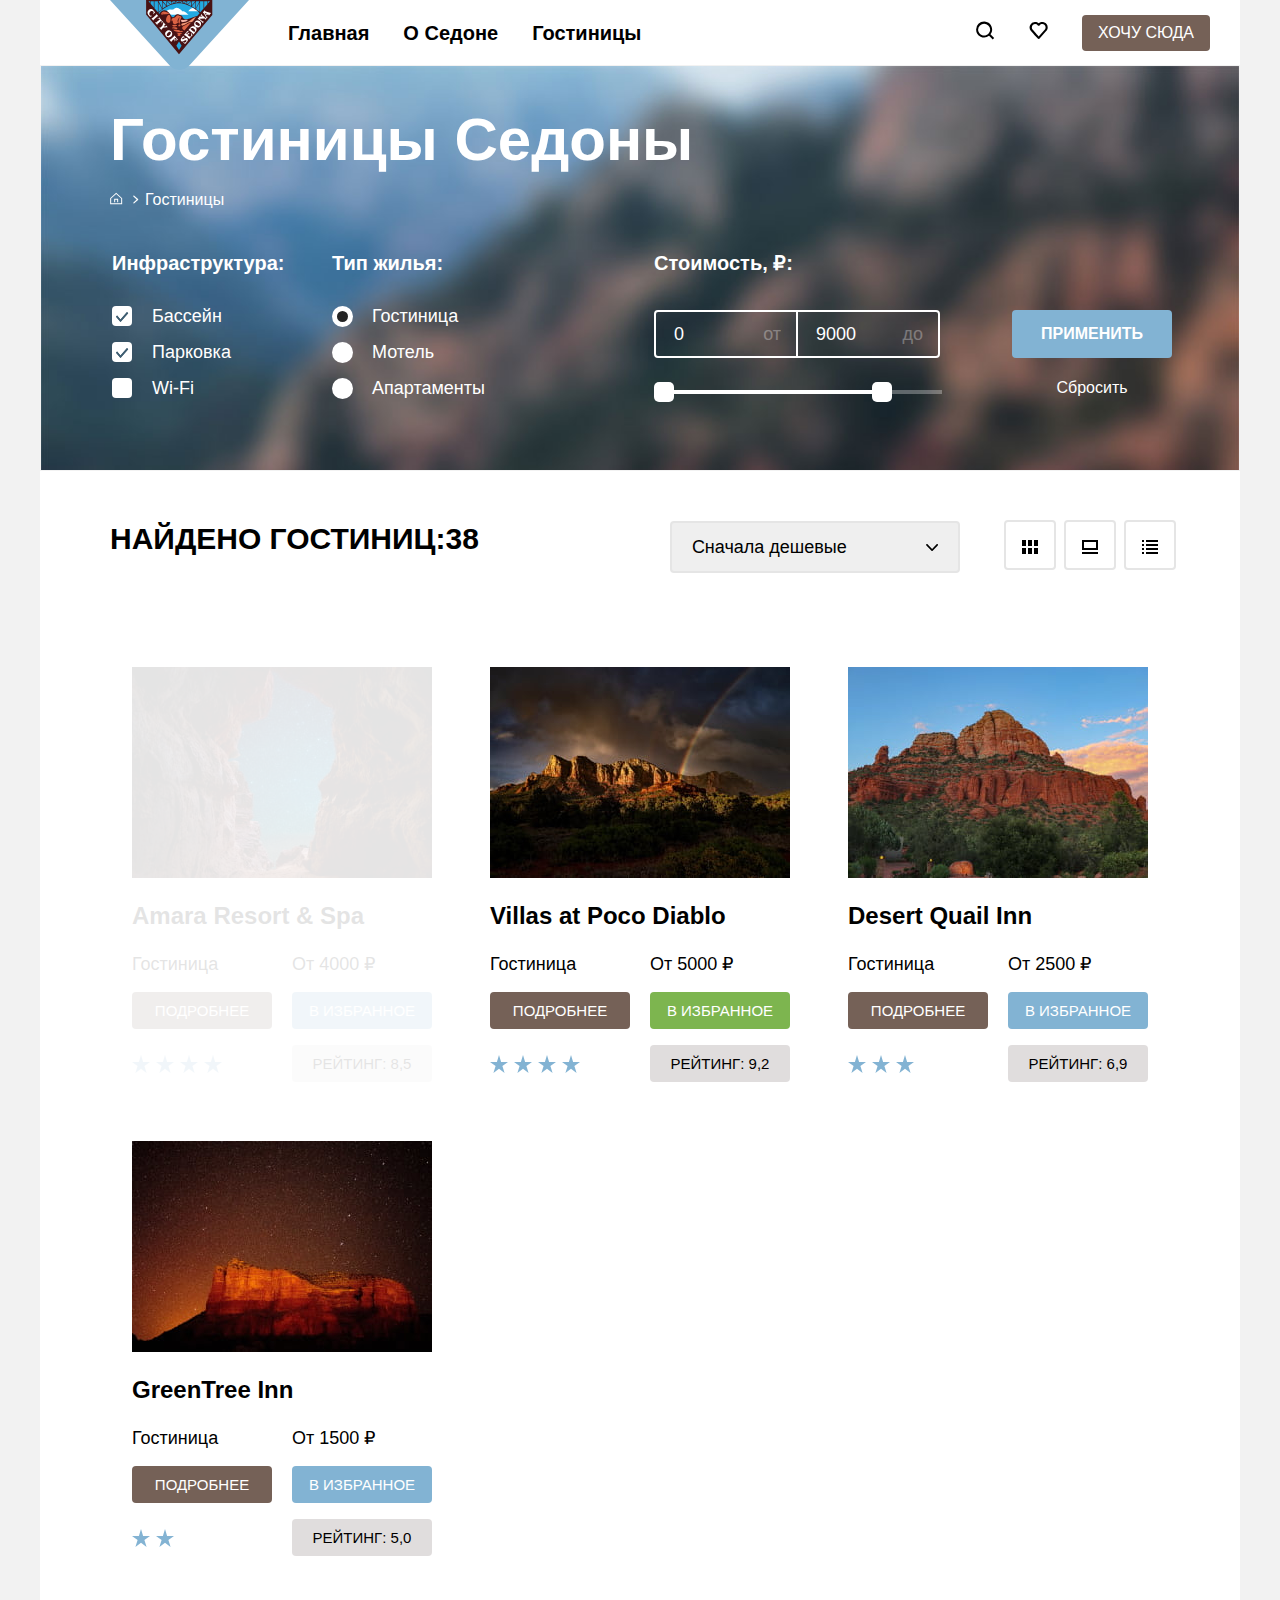
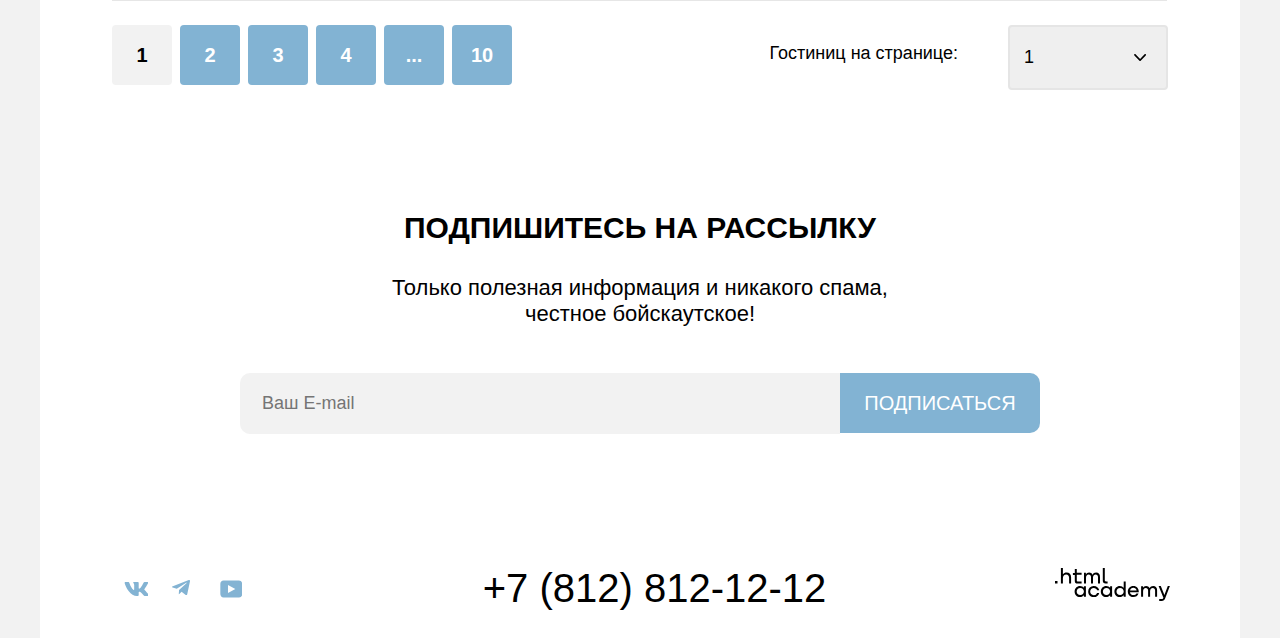
==== commit b72bef3e: "стили карточек товара" ====
--- a/catalog.html
+++ b/catalog.html
@@ -59,12 +59,13 @@
     </header>
       <main class="main-inner main-container">
       <head class="inner-header">
+
         <!--Баннер с фильтрами -->
         <section class="catalog-products">
           <section class="filter-block">
 
           <h1 class="inner-header-title">Гостиницы Седоны</h1>
-          
+
           <!-- хлебные крошки -->
           <div class="breadcrumbs_block">
             <ul class="breadcrumbs">
@@ -72,7 +73,7 @@
                 <a class="breadcrumbs-link" href="index.html">
                   <span class="visually_hidden"> Главная </span>
                   <svg class="breadcrumbs-icon" aria-hidden="true" focusable="false" width="13" height="13" fill="none" xmlns="http://www.w3.org/2000/svg">
-                    <path fill="#fff" fill-rule="evenodd" d="m.16 6.15 6-5.5 6 5.5v6.2h-12v-6.2Zm1 .4v4.8h10v-4.8l-5-4.5-5 4.5Zm4 3.8h-1v-3.5h4v3.5h-1v-2.5h-2v2.5Z" clip-rule="evenodd"/>
+                    <path d="m.162 6.15 6-5.5 6 5.5v6.2h-12v-6.2Zm1 .4v4.8h10v-4.8l-5-4.5-5 4.5Zm4 3.8h-1v-3.5h4v3.5h-1v-2.5h-2v2.5Z" clip-rule="evenodd"/>
                   </svg>
                 </a>
               </li>
@@ -89,93 +90,116 @@
 
           <!-- Блок с фильтрами -->
             <h2 class="visually_hidden">Фильтр выбора параметров жилья</h2>
-            <form class="catalog-filter" action="https://echo.htmlacademy.ru/" method="get">
+            <div class="catalog_filter_wrapper">
+            <form class="catalog_filter_infrastructure" action="https://echo.htmlacademy.ru/" method="get">
               <fieldset class="catalog-filter-group">
-                <legend class="catalog-filter-title">Инфраструктура</legend>
+                <legend class="catalog-filter-title">Инфраструктура:</legend>
                 <ul class="catalog-filter-list">
                   <li class="catalog-filter-item">
                     <label class="control">
-                      <input
-                        class="control-input"
-                        type="checkbox"
-                        name="Бассейн"
-                        checked
-                      />
-                      Бассейн
-                    </label>
-                  </li>
-                  <li class="catalog-filter-item">
-                    <label class="control">
-                      <input
-                        class="control-input"
-                        type="checkbox"
-                        name="Парковка"
-                        checked
-                      />
-                      Парковка
-                    </label>
-                  </li>
-                  <li class="catalog-filter-item">
-                    <label class="control">
-                      <input
-                        class="control-input"
-                        type="checkbox"
-                        name="Wi-Fi"
-                      />Wi-Fi</label
-                    >
+                      <input class="visually_hidden control-input" type="checkbox" name="Бассейн" checked/>
+                      <span class="control-mark"></span>
+                      <span class="control-label">Бассейн</span>
+                    </label>
+                  </li>
+
+                  <li class="catalog-filter-item">
+                    <label class="control">
+                      <input class="visually_hidden control-input" type="checkbox" name="Парковка" checked/>
+                      <span class="control-mark"></span>
+                      <span class="control-label">Парковка</span>
+                    </label>
+                  </li>
+                  <li class="catalog-filter-item">
+                    <label class="control">
+                      <input class="visually_hidden control-input" type="checkbox" name="Wi-Fi" />
+                      <span class="control-mark"></span>
+                      <span class="control-label">Wi-Fi</span>
+                    </label>
                   </li>
                 </ul>
               </fieldset>
-
+            </form>
+
+              <!-- Фильтр Тип жилья -->
+            <form action="https://echo.htmlacademy.ru/" class="catalog_filter_live" method="get">
               <fieldset class="catalog-filter-group">
-                <legend class="catalog-filter-title">Тип жилья</legend>
+                <legend class="catalog-filter-title">Тип жилья:</legend>
                 <ul class="catalog-filter-list">
                   <li class="catalog-filter-item">
                     <label class="control">
-                      <input
-                        class="control-input"
-                        type="radio"
-                        name="type of housing"
-                        value="hotel"
-                        checked
-                      />
-                      Гостиница
-                    </label>
-                  </li>
-                  <li class="catalog-filter-item">
-                    <label class="control">
-                      <input class="control-input" type="radio" name="type of housing" value="motel"/>
-                      Мотель
-                    </label>
-                  </li>
-                  <li class="catalog-filter-item">
-                    <label class="control">
-                      <input
-                        class="control-input"
-                        type="radio"
-                        name="type of housing"
-                        value="apartments"
-                      />
-                      Апартаменты
+                      <input class="visually_hidden control-input" type="radio" name="type of housing" value="hotel" checked/>
+                      <span class="control-mark-radio"></span>
+                      <span class="control-label">Гостиница</span>
+                    </label>
+                  </li>
+                  <li class="catalog-filter-item">
+                    <label class="control">
+                      <input class="visually_hidden control-input" type="radio" name="type of housing" value="motel"/>
+                      <span class="control-mark-radio"></span>
+                      <span class="control-label">Мотель</span>
+                    </label>
+                  </li>
+                  <li class="catalog-filter-item">
+                    <label class="control">
+                      <input class="visually_hidden control-input" type="radio" name="type of housing" value="apartments"/>
+                      <span class="control-mark-radio"></span>
+                      <span class="control-label">Апартаменты</span>
                     </label>
                   </li>
                 </ul>
               </fieldset>
+            </form>
+
+            <!-- Фильтр цены -->
+            <form class="filter_form">
               <fieldset class="catalog-filter-group">
                 <legend class="catalog-filter-title">Стоимость, ₽:</legend>
+                <div class="group_price">
+                <div class="range">
+                  <div class="range_wrapper_inputs">
+                    <div class="min">
+                      <input class="range_input min_input" type="number" value="0" name="min-price">
+                      <label class="catalog_filter_label">
+                        от
+                      </label>
+                    </div>
+                    <div class="max">
+                      <input class="range_input max_input" type="number" value="9000" name="min-price">
+                      <label class="catalog_filter_label">
+                        до
+                      </label>
+                    </div>
+                  </div>
+                  <div class="range_scale" style="left:0; width: 288px">
+                    <div class="range_bar" style="left:0; width: 228px">
+                      <button class="range_toggle toggle_min">
+                        <span class="visually_hidden">Изменить минимальную цену</span>
+                      </button>
+                      <button class="range_toggle toggle_max">
+                        <span class="visually_hidden">Изменить максимальную цену</span>
+                      </button>
+
+                    </div>
+                  </div>
+                </div>
+                <div class="button-block">
+                  <button class="button_accept" type="submit">Применить</button>
+                  <a class="reset-links">Сбросить</a>
+                </div>
+
+              </div>
               </fieldset>
-              <div class="button-block">
-                <button class="button_accept" type="submit">Применить</button>
-                <a class="reset-links">Сбросить</a>
-              </div>
+
             </form>
           </section>
         </section>
       </head>
 
-      <!--Каталог с карточками гостиниц -->
+      <!--Блок с фильтрами> -->
+
       <section class="hotel-cards">
-        <div class="hotel-cards-wrapper">
+        <div class="sorting-cards-wrapper">
           <h2 class="visually_hidden">Карточки гостиниц</h2>
           <p class="number_of_hotels">Найдено гостиниц:38</p>
             <div class="sorting_container">
@@ -209,119 +233,109 @@
         </div>
 
         <!-- Карточки товара -->
+
         <ul class="product-list">
           <li class="card">
-            <div class="product-card-content">
-              <img class="product-card-image" src="images/hotel-1.jpg" width="300" height="211" alt="Курорт Амара"/>
-              <div class="card-text">
-                <a class="product-card-link" href="index.html">
-                  <h3 class="product-card-title">Amara Resort & Spa</h3>
-                  <p class="product-card-type">Гостиница</p>
-                  <b class="product-card-price">От 4000 ₽</b>
-                  <div class="card-button">
+            <div class="product-card-content deactivate-card">
+              <img class="product-card-image " src="images/hotel-1.jpg" width="300" height="211" alt="Курорт Амара"/>
+                <div class="card-text">
+                  <a class="product-card-link" href="index.html">
+                    <h3 class="product-card-title">Amara Resort & Spa</h3>
+                  </a>
+                    <p class="product-card-type">Гостиница</p>
+                    <b class="product-card-price">От 4000 ₽</b>
                     <a class="product-card-button detailed" href="#">Подробнее</a>
                     <a class="product-card-button favourites" href="#">В избранное</a>
-                    <span class="rating">
-                      <img class="star-rating" src="" alt="" />
-                      <img class="star-rating" src="" alt="" />
-                      <img class="star-rating" src="" alt="" />
-                      <img class="star-rating" src="" alt="" />
-                      <div class="product-rating">Рейтинг: 8,5</>
-                    </span>
-                  </div>
-                </a>
-              </div>
+                      <div class="rating">
+                        <div class="rating-wrapper">
+                          <img class="star-rating" src="./images/star 1.svg" width="18px" height="18px" alt="" />
+                          <img class="star-rating" src="./images/star 1.svg" width="18px" height="18px" alt="" />
+                          <img class="star-rating" src="./images/star 1.svg" width="18px" height="18px" alt="" />
+                          <img class="star-rating" src="./images/star 1.svg" width="18px" height="18px" alt="" />
+                        </div>
+                        <div class="product-rating">
+                          <p class="name">Рейтинг: 8,5</p>
+                        </div>
+                      </div>
+                </div>
             </div>
           </li>
           <li class="card">
             <div class="product-card-content">
-              <img
-                  class="product-card-image"
-                  src="images/hotel-1.jpg"
-                  width="300"
-                  height="211"
-                  alt="Курорт Амара"
-              />
-              <div class="card-text">
-                <a class="product-card-link" href="index.html">
-                  <h3 class="product-card-title">Villas at Poco Diablo</h3>
-                  <p class="product-card-type">Гостиница</p>
-                  <b class="product-card-price">От 5000 ₽</b>
-                  <div class="card-button">
+              <img class="product-card-image " src="images/hotel-2.jpg" width="300" height="211" alt="Курорт Амара"/>
+                <div class="card-text">
+                  <a class="product-card-link" href="index.html">
+                    <h3 class="product-card-title">Villas at Poco Diablo</h3>
+                  </a>
+                    <p class="product-card-type">Гостиница</p>
+                    <b class="product-card-price">От 5000 ₽</b>
                     <a class="product-card-button detailed" href="#">Подробнее</a>
-                    <a class="product-card-button favourites" href="#">В избранном</a>
-                    <span class="rating">
-                      <img class="star-rating" src="" alt="" />
-                      <img class="star-rating" src="" alt="" />
-                      <img class="star-rating" src="" alt="" />
-                      <img class="star-rating" src="" alt="" />
-                      <div class="product-rating">Рейтинг: 9,2</>
-                    </span>
-                  </div>
-                </a>
-              </div>
+                    <a class="product-card-button favourites" href="#">В избранное</a>
+                      <div class="rating">
+                        <div class="rating-wrapper">
+                          <img class="star-rating" src="./images/star 1.svg" width="18px" height="18px" alt="" />
+                          <img class="star-rating" src="./images/star 1.svg" width="18px" height="18px" alt="" />
+                          <img class="star-rating" src="./images/star 1.svg" width="18px" height="18px" alt="" />
+                          <img class="star-rating" src="./images/star 1.svg" width="18px" height="18px" alt="" />
+                        </div>
+                        <div class="product-rating">
+                          <p class="name">Рейтинг: 9,2</p>
+                        </div>
+                      </div>
+                </div>
             </div>
           </li>
           <li class="card">
             <div class="product-card-content">
-              <img
-                  class="product-card-image"
-                  src="images/hotel-1.jpg"
-                  width="300"
-                  height="211"
-                  alt="Курорт Амара"
-              />
-              <div class="card-text">
-                <a class="product-card-link" href="index.html">
-                  <h3 class="product-card-title">Desert Quail Inn</h3>
-                  <p class="product-card-type">Гостиница</p>
-                  <b class="product-card-price">От 2500 ₽</b>
-                  <div class="card-button">
+              <img class="product-card-image " src="images/hotel-3.jpg" width="300" height="211" alt="Курорт Амара"/>
+                <div class="card-text">
+                  <a class="product-card-link" href="index.html">
+                    <h3 class="product-card-title">Desert Quail Inn</h3>
+                  </a>
+                    <p class="product-card-type">Гостиница</p>
+                    <b class="product-card-price">От 2500 ₽</b>
                     <a class="product-card-button detailed" href="#">Подробнее</a>
                     <a class="product-card-button favourites" href="#">В избранное</a>
-                    <span class="rating">
-                      <img class="star-rating" src="" alt="" />
-                      <img class="star-rating" src="" alt="" />
-                      <img class="star-rating" src="" alt="" />
-                      <div class="product-rating">Рейтинг: 6,9</>
-                    </span>
-                  </div>
-                </a>
-              </div>
+                      <div class="rating">
+                        <div class="rating-wrapper">
+                          <img class="star-rating" src="./images/star 1.svg" width="18px" height="18px" alt="" />
+                          <img class="star-rating" src="./images/star 1.svg" width="18px" height="18px" alt="" />
+                          <img class="star-rating" src="./images/star 1.svg" width="18px" height="18px" alt="" />
+                        </div>
+                        <div class="product-rating">
+                          <p class="name">Рейтинг: 6,9</p>
+                        </div>
+                      </div>
+                </div>
             </div>
           </li>
           <li class="card">
             <div class="product-card-content">
-              <img
-                  class="product-card-image"
-                  src="images/hotel-1.jpg"
-                  width="300"
-                  height="211"
-                  alt="Курорт Амара"
-              />
-              <div class="card-text">
-                <a class="product-card-link" href="index.html">
-                  <h3 class="product-card-title">GreenTree Inn</h3>
-                  <p class="product-card-type">Гостиница</p>
-                  <b class="product-card-price">От 1500 ₽</b>
-                  <div class="card-button">
+              <img class="product-card-image" src="images/hotel-4.jpg" width="300" height="211" alt="Курорт Амара"/>
+                <div class="card-text">
+                  <a class="product-card-link" href="index.html">
+                    <h3 class="product-card-title">GreenTree Inn</h3>
+                  </a>
+                    <p class="product-card-type">Гостиница</p>
+                    <b class="product-card-price">От 1500 ₽</b>
                     <a class="product-card-button detailed" href="#">Подробнее</a>
                     <a class="product-card-button favourites" href="#">В избранное</a>
-                    <span class="rating">
-                      <img class="star-rating" src="" alt="" />
-                      <img class="star-rating" src="" alt="" />
-                      <div class="product-rating">Рейтинг: 5,0</>
-                    </span>
-                  <div class="card-button">
-                </a>
-              </div>
+                      <div class="rating">
+                        <div class="rating-wrapper">
+                          <img class="star-rating" src="./images/star 1.svg" width="18px" height="18px" alt="" />
+                          <img class="star-rating" src="./images/star 1.svg" width="18px" height="18px" alt="" />
+                        </div>
+                        <div class="product-rating">
+                          <p class="name">Рейтинг: 5,0</p>
+                        </div>
+                      </div>
+                </div>
             </div>
           </li>
         </ul>
 
         <!-- Пагинация -->
         <div class="pagination-block">
-          <!--<div class="pagination-number">-->
             <ul class="pagination">
               <li class="paginaton-item">
                 <a class="pagination-link first-link" href="#">1</a>
@@ -342,14 +356,11 @@
                 <a class="pagination-link" href="#">10</a>
               </li>
             </ul>
-          <!--</div>-->
-
+
+          <!-- Фильтр количества товаров на странице -->
           <span class="number-of-cards">
-            <p>Гостиниц на странице:</p>
-            <select
-              class="select_control"
-              aria-label="Количество гостиниц на странице"
-            >
+            <p class="quantity-hotels">Гостиниц на странице:</p>
+            <select class="select_control" aria-label="Количество гостиниц на странице">
               <option value="cheap">1</option>
               <option value="expensive">2</option>
               <option value="premium class">3</option>
@@ -380,18 +391,24 @@
             <ul class="footer_social_list">
               <li class="footer_social_item">
                 <a class="footer_social_link" href="#">
-                  <img class="social_icon" src="images/vk.svg" width="24" height="14" alt="Социальная сеть Вконтакте">
+                  <svg class="social-icon-vk" aria-hidden="true" focusable="false" width="24" height="14" xmlns="http://www.w3.org/2000/svg">
+                    <path d="M24.12.95c.16-.55 0-.95-.8-.95H20.7c-.67 0-.98.35-1.15.73 0 0-1.33 3.2-3.22 5.27-.61.6-.9.8-1.23.8-.16 0-.41-.2-.41-.74V.95c0-.66-.19-.95-.74-.95H9.82c-.42 0-.67.3-.67.6 0 .61.95.76 1.04 2.5v3.8c0 .84-.15.99-.48.99-.9 0-3.06-3.21-4.34-6.89-.25-.71-.5-1-1.18-1H1.57c-.75 0-.9.35-.9.73 0 .68.89 4.07 4.14 8.55 2.17 3.06 5.23 4.72 8 4.72 1.68 0 1.88-.37 1.88-1v-2.32c0-.73.16-.88.7-.88.38 0 1.05.2 2.6 1.67 1.79 1.75 2.08 2.53 3.08 2.53h2.63c.75 0 1.12-.37.9-1.1-.23-.72-1.08-1.77-2.2-3.02-.62-.7-1.54-1.47-1.82-1.86-.39-.49-.28-.7 0-1.14 0 0 3.2-4.43 3.54-5.93Z" clip-rule="evenodd"/>
+                  </svg>
                 </a>
               </li>
               <li class="footer_social_item">
                 <a class="footer_social_link" href="#">
-                  <img class="social_icon" src="images/tg.svg" width="18" height="16" alt="Телеграм">
+                  <svg class="social-icon-tg" aria-hidden="true" focusable="false" width="18" height="16" xmlns="http://www.w3.org/2000/svg">
+                    <path d="M16.79.1.84 6.25c-1.09.43-1.08 1.04-.2 1.31l4.1 1.28 9.47-5.98c.44-.27.85-.12.52.18L7.05 9.96l-.28 4.22c.41 0 .6-.19.83-.41l1.99-1.93 4.13 3.05c.77.42 1.31.2 1.5-.7l2.72-12.8c.28-1.12-.43-1.62-1.16-1.3Z"/>
+                  </svg>
                 </a>
               </li>
               <li class="footer_social_item">
                 <a class="footer_social_link" href="#">
-                  <img class="social_icon" src="images/youtube.svg" width="22" height="18" alt="Ютуб">
-                </a>
+                  <svg class="social-icon-yt" aria-hidden="true" focusable="false" width="22" height="18" xmlns="http://www.w3.org/2000/svg">
+                    <path d="M18.94.5H3.51C1.65.5.33 2.1.33 3.9V14c0 1.9 1.32 3.5 3.18 3.5h15.65c1.64 0 3.17-1.6 3.17-3.4V3.9C22.11 2.1 20.8.5 18.94.5ZM7.99 13.04V4.96L15.33 9l-7.34 4.04Z"/>
+                  </svg>
+                 </a>
               </li>
             </ul>
           </section>
@@ -402,8 +419,10 @@
           <section class="footer_copiright">
             <h2 class="visually_hidden">Копирайт</h2>
             <a class="copiright_link" href="https://up.htmlacademy.ru/htmlcss/34/module/3/item/13" target="_blank">
-              <img class="copiright" src="images/Logo-academy.svg" width="115" heigth="34" alt="Копирайт htmlacademy">
-            </a>
+              <svg class="logo-academy" aria-hidden="true" focusable="false" width="115" height="34" xmlns="http://www.w3.org/2000/svg">
+                <path d="M0 12.9v2.6h2.5v-2.6H0ZM11.6 4.5c-1.6 0-2.8.7-3.6 1.7h-.1V0h-2v15.5h2v-5.3c0-2.1 1.3-3.6 3.3-3.6 1.8 0 2.9 1.4 2.9 3.2v5.7h2V9.4c.1-3-1.8-4.9-4.5-4.9ZM26.6 4.8h-4.8V1.1h-2v3.8h-1.9v2h1.9v6c0 1.7 1 2.7 2.7 2.7h4.1v-2h-3.7c-.7 0-1.1-.4-1.1-1.1V6.8h4.8v-2ZM41.1 4.6c-1.6 0-2.9.8-3.5 2.1h-.1c-.6-1.2-1.8-2.1-3.4-2.1-1.4 0-2.5.8-3.1 1.8h-.1V4.8H29v10.6h2V10c0-2 1-3.5 2.6-3.5 1.5 0 2.4 1 2.4 2.6v6.3h2V9.8c0-2.4 1.4-3.3 2.6-3.3 1.5 0 2.4 1 2.4 2.6v6.3h2V8.9c.1-2.5-1.4-4.3-3.9-4.3ZM47.8 12.7c0 1.7 1 2.7 2.8 2.7h2v-2h-1.7c-.7 0-1.1-.4-1.1-1.1V0h-2v12.7ZM28.9 19.7c-.9-1.1-2.2-1.8-3.9-1.8-3.1 0-5.4 2.3-5.4 5.6s2.3 5.6 5.4 5.6c1.8 0 3-.8 3.8-1.9h.1v1.6h2V18.2h-2v1.5Zm-3.6 7.4c-2.2 0-3.6-1.6-3.6-3.6s1.4-3.6 3.6-3.6 3.6 1.6 3.6 3.6c0 1.9-1.4 3.6-3.6 3.6ZM44.2 22c-.5-2.4-2.6-4.1-5.4-4.1a5.4 5.4 0 0 0-5.6 5.6c0 3.1 2.2 5.6 5.6 5.6 2.8 0 4.9-1.8 5.4-4.2h-2.1a3.4 3.4 0 0 1-3.3 2.3c-2.2 0-3.6-1.6-3.6-3.6s1.4-3.6 3.6-3.6c1.6 0 2.8 1 3.3 2.2h2.1V22ZM55.1 19.7c-.9-1.1-2.2-1.8-3.9-1.8-3.1 0-5.4 2.3-5.4 5.6s2.3 5.6 5.4 5.6c1.8 0 3-.8 3.8-1.9h.1v1.6h2V18.2h-2v1.5Zm-3.6 7.4c-2.2 0-3.6-1.6-3.6-3.6s1.4-3.6 3.6-3.6 3.6 1.6 3.6 3.6c0 1.9-1.5 3.6-3.6 3.6ZM68.7 19.8c-.9-1.1-2.2-1.9-3.9-1.9-3.1 0-5.4 2.3-5.4 5.6s2.2 5.6 5.4 5.6c1.7 0 3-.8 3.8-1.8h.1v1.5h2V13.4h-2v6.4Zm-3.6 7.3c-2.2 0-3.6-1.6-3.6-3.6s1.4-3.6 3.6-3.6 3.6 1.6 3.6 3.6c-.1 2-1.5 3.6-3.6 3.6ZM78.3 17.9c-3.3 0-5.5 2.5-5.5 5.6 0 3 2.1 5.6 5.5 5.6 2.5 0 4.5-1.3 5.2-3.6h-2.1c-.5 1-1.6 1.6-3 1.6-1.9 0-3.3-1.3-3.4-2.9h8.8c.2-3.6-2-6.3-5.5-6.3Zm0 1.9c1.7 0 3 1 3.3 2.6h-6.5c.3-1.5 1.5-2.6 3.2-2.6ZM98.2 17.9c-1.6 0-2.9.8-3.6 2h-.1c-.6-1.2-1.8-2-3.4-2-1.4 0-2.5.7-3.1 1.8v-1.5h-1.9v10.6h2v-5.4c0-2 1-3.4 2.6-3.5 1.5 0 2.4 1 2.4 2.6v6.3h2v-5.6c0-2.4 1.4-3.3 2.6-3.3 1.5 0 2.4 1 2.4 2.6v6.3h2v-6.5c.1-2.6-1.4-4.4-3.9-4.4ZM109.4 27l-3.6-8.9h-2.2l4.8 11.6c-.3.9-.7 1.2-1.7 1.2h-2.5v2h2.5c1.8 0 2.8-.8 3.5-2.6l4.7-12.2h-2.1l-3.4 8.9Z"/>
+              </svg>
+        </a>
           </section>
         </div>
       </footer>
--- a/styles/styles.css
+++ b/styles/styles.css
@@ -661,7 +661,7 @@
   left: 4px;
   width: 12px;
   height: 10px;
-  content: url("/images/Vector_check.svg");
+  content: url("../images/Vector_check.svg");
 }
 
 
@@ -999,24 +999,27 @@
 
 
 /* карточка товара */
-.card {
-  display: flex;
-  width: 340px;
-  flex-grow: 1;
-}
 
 .product-list {
   display: grid;
-  gap: 20px;
-  grid-template-columns: 340px 340px 340px;
+  grid-template-columns: repeat(3, 340px);
+  gap: 18px;
+  list-style-type: none;
+  padding: 0;
   margin-left: auto;
   margin-right: auto;
-  padding-left: 0;
-  width: 1060px;
 }
 
 .deactivate-card {
- opacity: 0.1;
+  opacity: 0.1;
+}
+
+.cards {
+  display: flex;
+  width: 340px;
+  flex-direction: column;
+  margin: auto auto;
+  flex-grow: 1;
 }
 
 .product-card-content {
@@ -1026,27 +1029,19 @@
   width: 300px;
 }
 
+.product-card-image {
+  margin-left: auto;
+  margin-right: auto;
+  background-color: #817570
+}
+
 .card-text {
-  display: flex;
-  flex-direction: column;
+  display: grid;
+  grid-template-rows: 60px 22px 37px 38px;
+  grid-template-columns: 140px 140px;
+  row-gap: 16px;
+  column-gap: 20px;
   flex-grow: 1;
-}
-
-.card-grid {
-  display: grid;
-  grid-template-columns: 140px 140px;
-  grid-template-rows: 21px 37px 20px;
-  /*gap: 16px 20px;*/
-}
-
-.product-card-type {
-  grid-area: 1 / 2 / 1 / 2;
-}
-
-.card-button {
-  display: flex;
-  flex-direction: column;
-  margin-top: auto;
 }
 
 .product-card-title {
@@ -1057,13 +1052,15 @@
 .product-card-link {
   text-decoration: none;
   color: #000000;
-  /*align-content: center;*/
-  width: 300px;
-}
-
-.product-card-image {
-  margin-left: auto;
-  margin-right: auto;
+  width: 100%;
+  grid-column: 1 / -1;
+  align-content: center;
+}
+
+.product-card-type {
+  margin: 0;
+  grid-column: 1 / 2;
+  grid-row: 2 / 3;
 }
 
 .product-card-price {
@@ -1072,17 +1069,21 @@
 }
 
 .product-card-button {
-  font-size: 16px;
+  font-size: 15px;
   line-height: 20px;
-  text-align: center;
+  padding: 8px 14px;
   text-decoration: none;
-  width: 140px;
+  width: 112px;
+  text-align: center;
+  align-content: center;
+  border-radius: 4px;
 }
 
 .detailed {
   background-color: #756157;
   color: #FFFFFF;
   text-transform: uppercase;
+  grid-column: 1 / 2;
 }
 
 .detailed:hover {
@@ -1091,7 +1092,7 @@
 
 .detailed:focus-visible {
   background-color:#615048;
-  }
+}
 
 .detailed:active {
   background-color:#756157;
@@ -1102,6 +1103,7 @@
   background-color: #82B3D3;
   color: #FFFFFF;
   text-transform: uppercase;
+  grid-column: 2 / 3;
 }
 
 .favourites:hover {
@@ -1110,7 +1112,7 @@
 
 .favourites:focus-visible {
   background-color:#68A2CA;
-  }
+}
 
 .favourites:active {
   background-color:#82B3D3;
@@ -1122,20 +1124,45 @@
   color: #ffffff;
 }
 
+.rating {
+  display: grid;
+  grid-template-rows: 37px;
+  grid-template-columns: 140px 140px;
+  grid-column: 1 / -1;
+  grid-row: 4 / 5;
+  gap: 20px;
+}
+
+.rating-wrapper {
+  display: flex;
+  flex-wrap: wrap;
+  align-items: center;
+}
+
+.star-rating {
+  margin-right: 6px;
+}
 
 .product-rating {
+  display: inline-block;
+  grid-column: 2 / 3;
+  grid-row: 1 / 2;
   font-size: 16px;
   line-height: 20px;
   text-align: center;
   text-decoration: none;
   text-transform: uppercase;
-}
-
-.product-rating{
-  width: 140px;
-  background-color: #F2F2F2;
-}
-
+  background: #e0dddd;
+  border-radius: 4px;;
+  border-radius: 4px;
+}
+
+.name {
+  font-size: 15px;
+  margin: 0;
+  width: 100%;
+  padding-top: 9px;
+}
 /* Пагинация */
 .pagination {
   display: grid;
